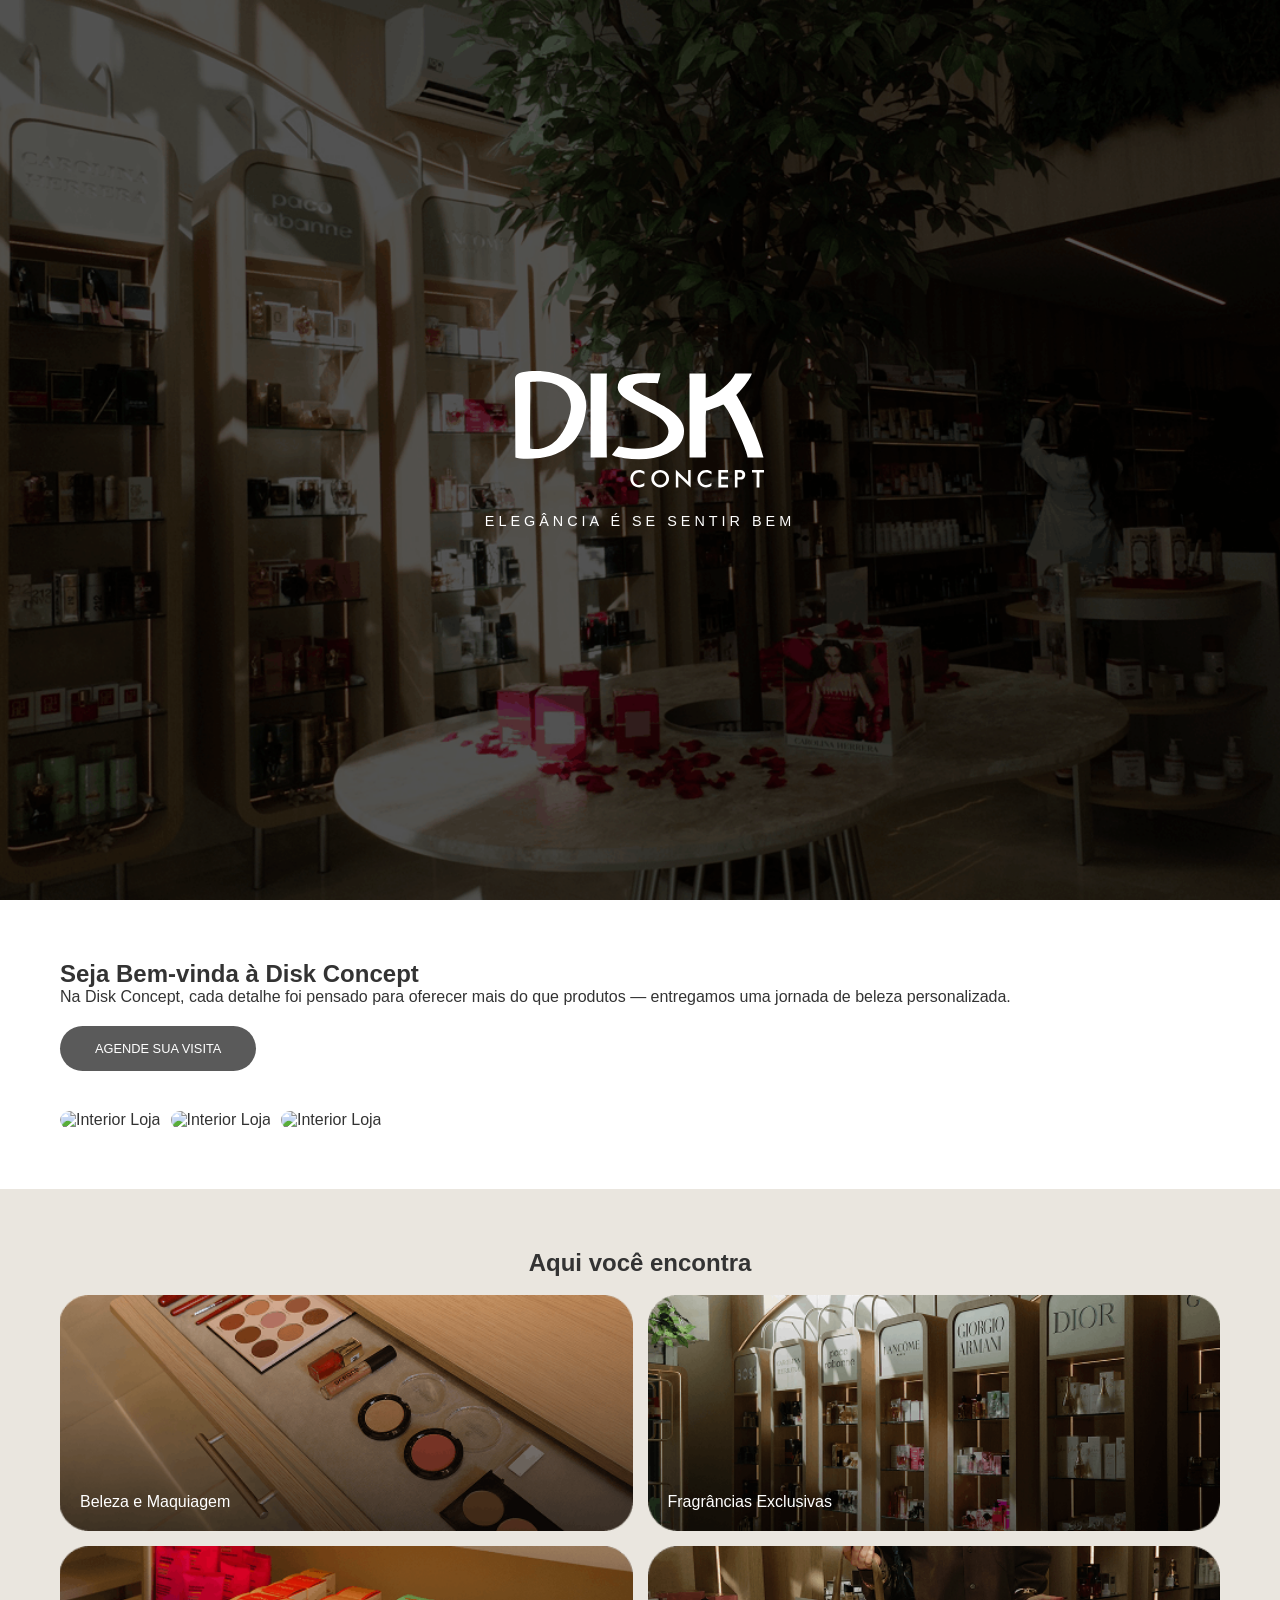
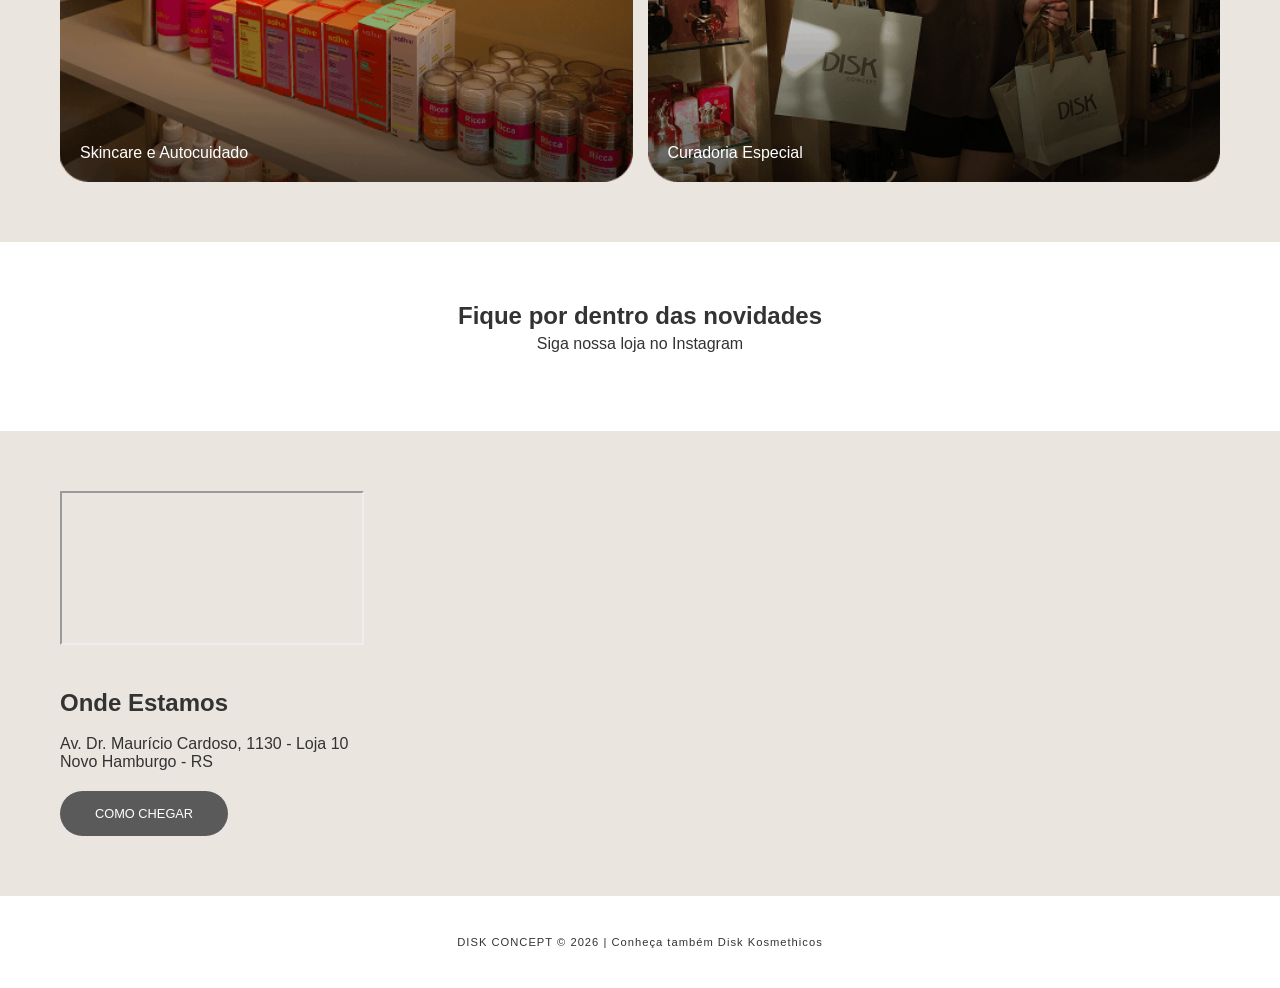
==== index.html @ 20867764 "compression" ====
<!DOCTYPE html>
<html lang="pt-BR">
<head>
    <meta charset="UTF-8">
	
    <meta name="viewport" content="width=device-width, initial-scale=1.0">
    <title>Disk Concept | Elegância é se sentir bem</title>
    <link rel="stylesheet" href="style.css">
	<link rel="preconnect" href="https://rsms.me/">
<link rel="stylesheet" href="https://rsms.me/inter/inter.css">
</head>
<body>

    <header class="hero">
        <video class="hero-video" autoplay loop muted playsinline poster="assets/Header.png">
            <source src="assets/PC_header_site_disk-concept.mp4" type="video/mp4">
        </video>
        <div class="hero-overlay"></div>
        
        <div class="hero-content">
            <img src="assets/Logo Disk Concept.svg" alt="Disk Concept Logo" class="main-logo">
            <p class="hero-tagline">Elegância é se sentir bem</p>
        </div>
    </header>

    <main>
        <section class="content-section">
            <div class="container welcome-grid">
                <div class="text-block">
                    <h2>Seja Bem-vinda à Disk Concept</h2>
                    <p>Na Disk Concept, cada detalhe foi pensado para oferecer mais do que produtos — entregamos uma jornada de beleza personalizada.</p>
                    <a href="#" class="btn-primary">Agende sua visita</a>
                </div>
                <div class="carousel-wrapper">
                    <div class="carousel" id="mainCarousel">
                        <div class="carousel-item"><img src="assets/loja-1.jpg" alt="Interior Loja"></div>
                        <div class="carousel-item"><img src="assets/loja-2.jpg" alt="Interior Loja"></div>
                        <div class="carousel-item"><img src="assets/loja-3.jpg" alt="Interior Loja"></div>
                    </div>
                </div>
            </div>
        </section>

        <section class="content-section">
            <div class="container text-center">
                <h2 class="section-title">Aqui você encontra</h2><br />
                <div class="categories-grid">
                    <div class="category-card">
                        <img src="assets/Frame 2.png" alt="Maquiagem">
                        <span>Beleza e Maquiagem</span>
                    </div>
                    <div class="category-card">
                        <img src="assets/Frame 4.png" alt="Fragrâncias">
                        <span>Fragrâncias Exclusivas</span>
                    </div>
                    <div class="category-card">
                        <img src="assets/Frame 3.png" alt="Skincare">
                        <span>Skincare e Autocuidado</span>
                    </div>
                    <div class="category-card">
                        <img src="assets/Frame 5.png" alt="Presentes">
                        <span>Curadoria Especial</span>
                    </div>
                </div>
            </div>
        </section>

		<section class="content-section">
  		  <div class="container text-center">
     	  	<h2 class="section-title" style="margin-bottom: 5px;">Fique por dentro das novidades</h2>
      		  <p class="insta-subtitle" font: "Inter" text-transform: "uppercase">Siga nossa loja no Instagram</p><br/>

<!-- Elfsight Instagram Feed | Untitled Instagram Feed -->
<script src="https://elfsightcdn.com/platform.js" async></script>
<div class="elfsight-app-85dfb9cf-fa0b-4a43-8c3a-f51d05c51534" data-elfsight-app-lazy></div>
    </div>
</section>
		
        <section class="content-section">
            <div class="container location-grid">
                <div class="map-box">
                    <iframe src="https://www.google.com/maps/embed?pb=..." allowfullscreen="" loading="lazy"></iframe>
                </div>
                <div class="info-box">
                    <h2>Onde Estamos</h2><br />
                    <p>Av. Dr. Maurício Cardoso, 1130 - Loja 10<br>Novo Hamburgo - RS</p>
                    <a href="#" class="btn-primary">Como chegar</a>
                </div>
            </div>
        </section>
    </main>

    <footer class="main-footer">
        <p>DISK CONCEPT © 2026 | Conheça também Disk Kosmethicos</p>
    </footer>

    <script src="main.js"></script>
</body>
</html>
---- style.css ----
/* VARIÁVEIS DE CORES */
:root {
    --color-sand: #EAE6DF;
    --color-white: #FFFFFF;
    --color-text: #333333;
    --color-accent: #5A5A5A;
}

:root {
  font-family: Inter, sans-serif;
  font-feature-settings: 'liga' 1, 'calt' 1; /* fix for Chrome */
}
@supports (font-variation-settings: normal) {
  :root { font-family: InterVariable, sans-serif; }
}

/* RESET BÁSICO */
* { margin: 0; padding: 0; box-sizing: border-box; }
body { font-family: Inter, Arial, sans-serif; font-feature-settings: 'liga' 1, 'calt' 1; color: var(--color-text); background: var(--color-white); }

/* LÓGICA DE INTERCALAR CORES */
section.content-section:nth-of-type(odd) { background-color: var(--color-white); }
section.content-section:nth-of-type(even) { background-color: var(--color-sand); }

/* LAYOUT */
.container { max-width: 1200px; margin: 0 auto; padding: 60px 20px; }
.text-center { text-align: center; }

/* HERO */
.hero { position: relative; height: 100vh; display: flex; align-items: center; justify-content: center; overflow: hidden; color: white; }

.hero-content {
    display: flex;
    flex-direction: column;
    align-items: center;
    justify-content: center;
    text-align: center;
    gap: 25px; /* Espaço entre o logo e o texto */
    z-index: 1; /* Garante que fique acima da camada escura do vídeo */
}
.hero-video { position: absolute; width: 100%; height: 100%; object-fit: cover; z-index: -2; }

.hero-overlay { position: absolute; width: 100%; height: 100%; background: rgba(0,0,0,0.3); z-index: -1; }

.hero-tagline { letter-spacing: 4px; font: Inter; text-transform: uppercase; font-size: 0.9rem; }


/* Atualize o grid das categorias */
.categories-grid { 
    display: grid; 
    grid-template-columns: 1fr;
    gap: 15px; 
    width: 100%;
}

@media (min-width: 768px) {
    .categories-grid { grid-template-columns: repeat(2, 2fr); }
}

/* Regras do Card e do Texto por cima da imagem */
.category-card {
    position: relative;
    border-radius: 10px;
    overflow: hidden;
}

.category-card img {
    width: 100%;
    height: 100%;
    object-fit: cover;
    display: block;
}

.category-card span {
    position: absolute;
    bottom: 20px;
    left: 20px;
    color: #FFFFFF;
    font-size: 1rem;
    font-weight: 500;
    z-index: 2;
}

/* GRIDS RESPONSIVOS (Mobile First) */
.welcome-grid, .location-grid { display: grid; gap: 40px; }

@media (min-width: 768px)
    .welcome-grid, .location-grid { grid-template-columns: 1fr 1fr; align-items: center;
}

/* CARROSSEL SIMPLES */
.carousel-wrapper { overflow: hidden; border-radius: 10px; }
.carousel { display: flex; gap: 10px; cursor: grab; }
.carousel-item img { width: 300px; height: 400px; object-fit: cover; border-radius: 10px; }

/* BOTÕES */
.btn-primary { 
    display: inline-block; padding: 15px 35px; background: var(--color-accent); 
    color: white; text-decoration: none; border-radius: 50px; 
    text-transform: uppercase; font-size: 0.8rem; margin-top: 20px;
}

.main-footer { padding: 40px; text-align: center; font-size: 0.7rem; letter-spacing: 1px; }
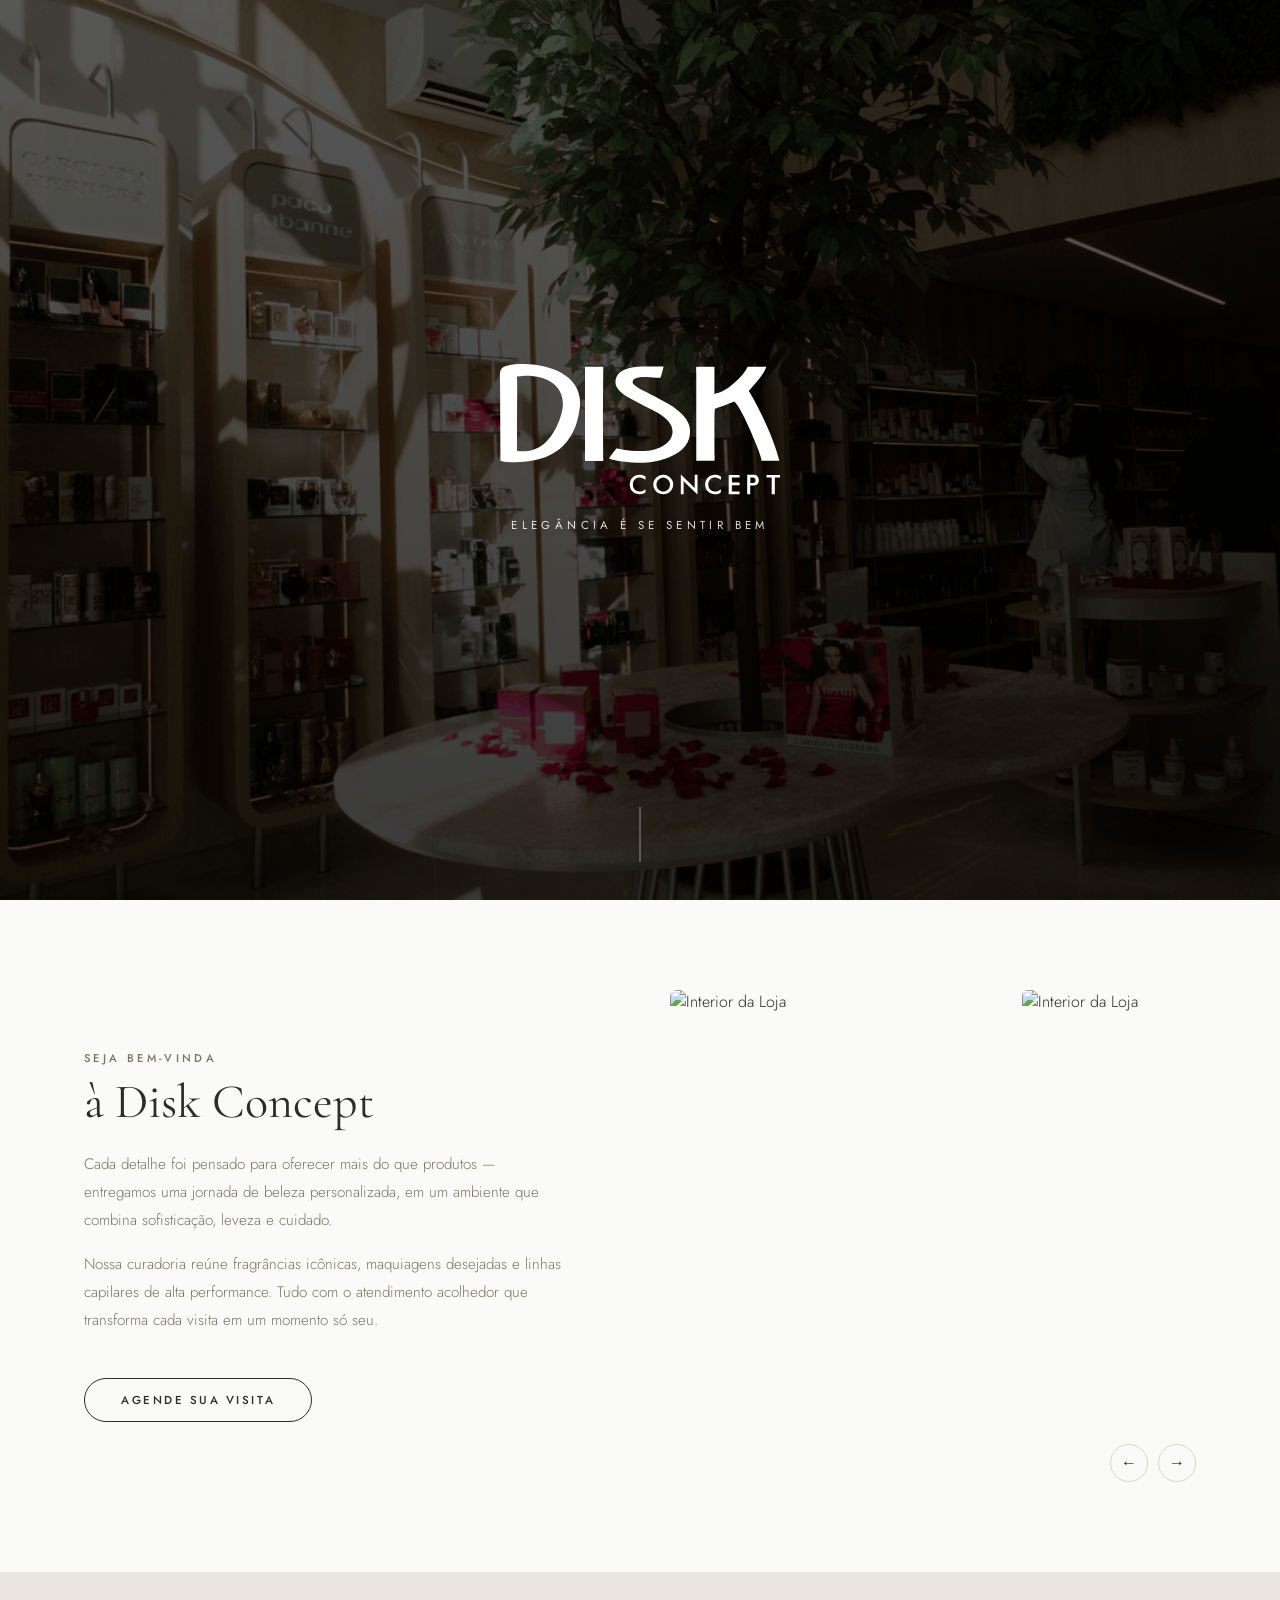
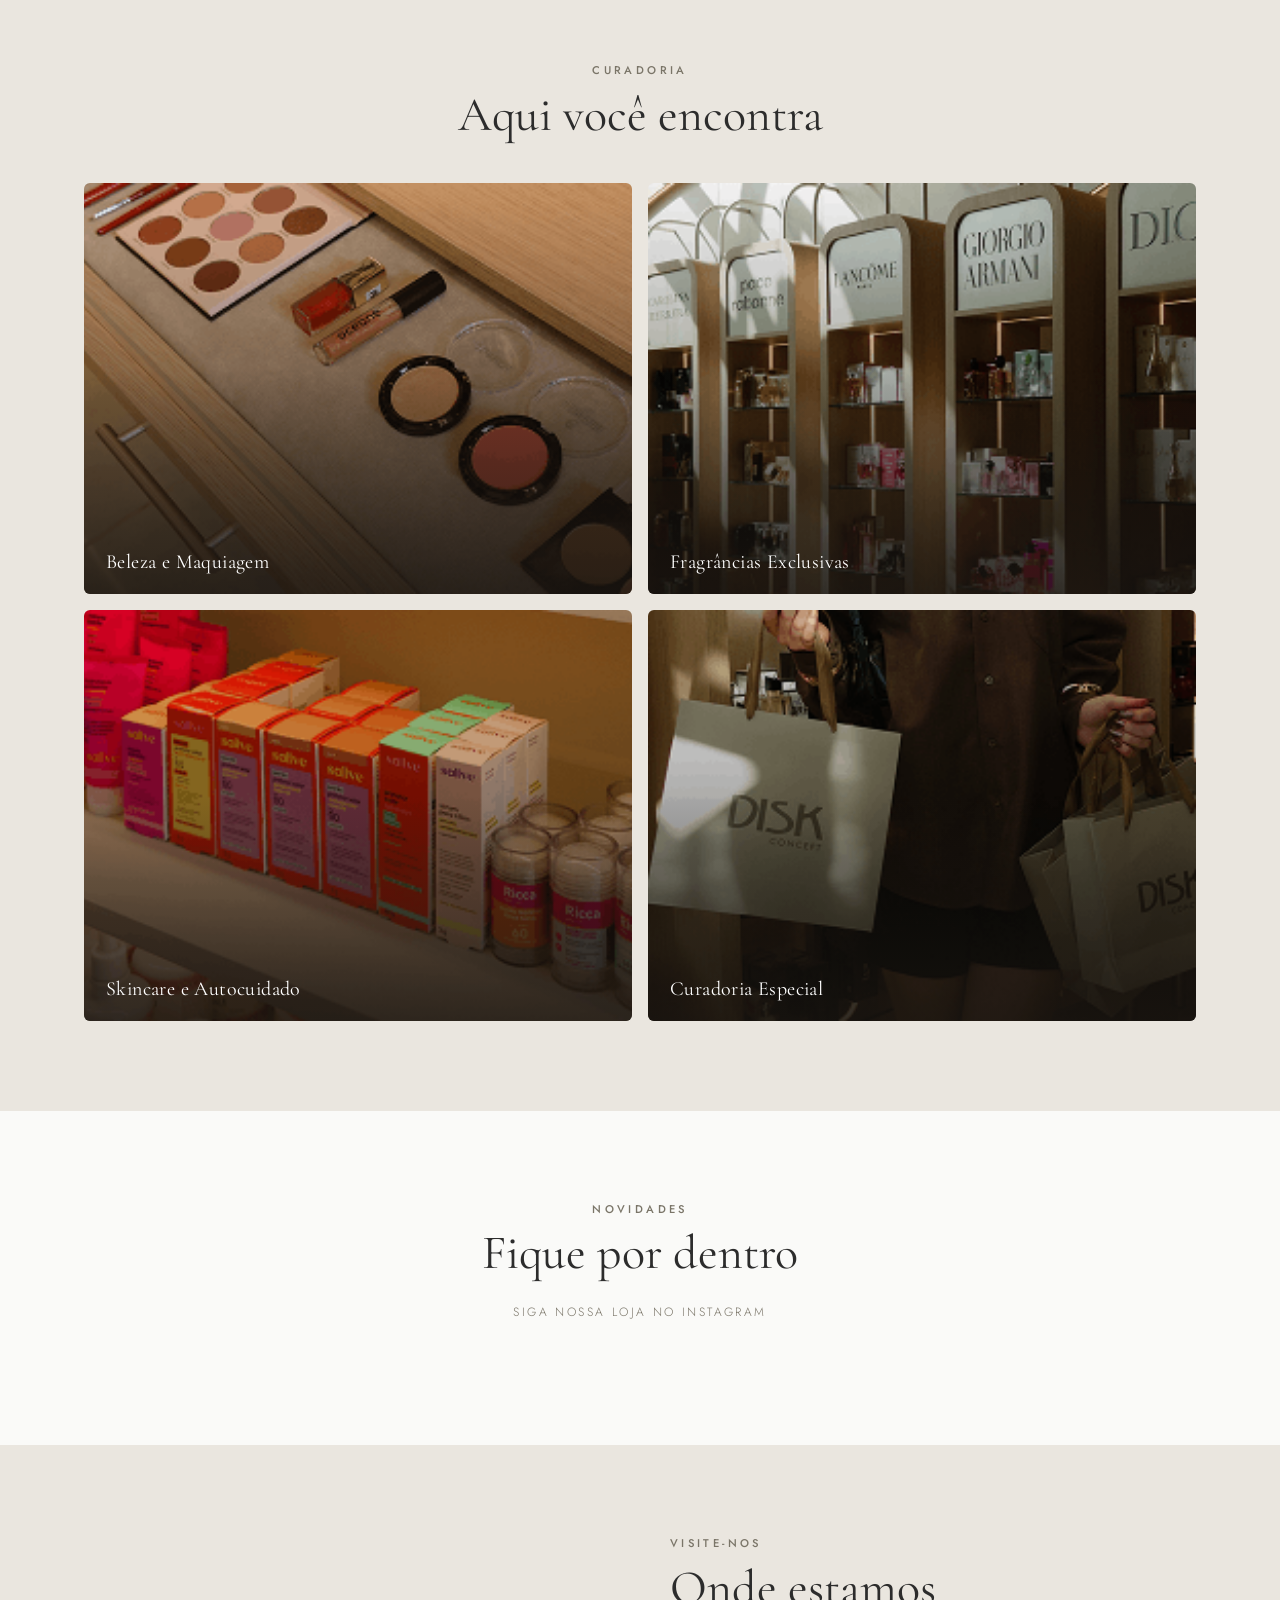
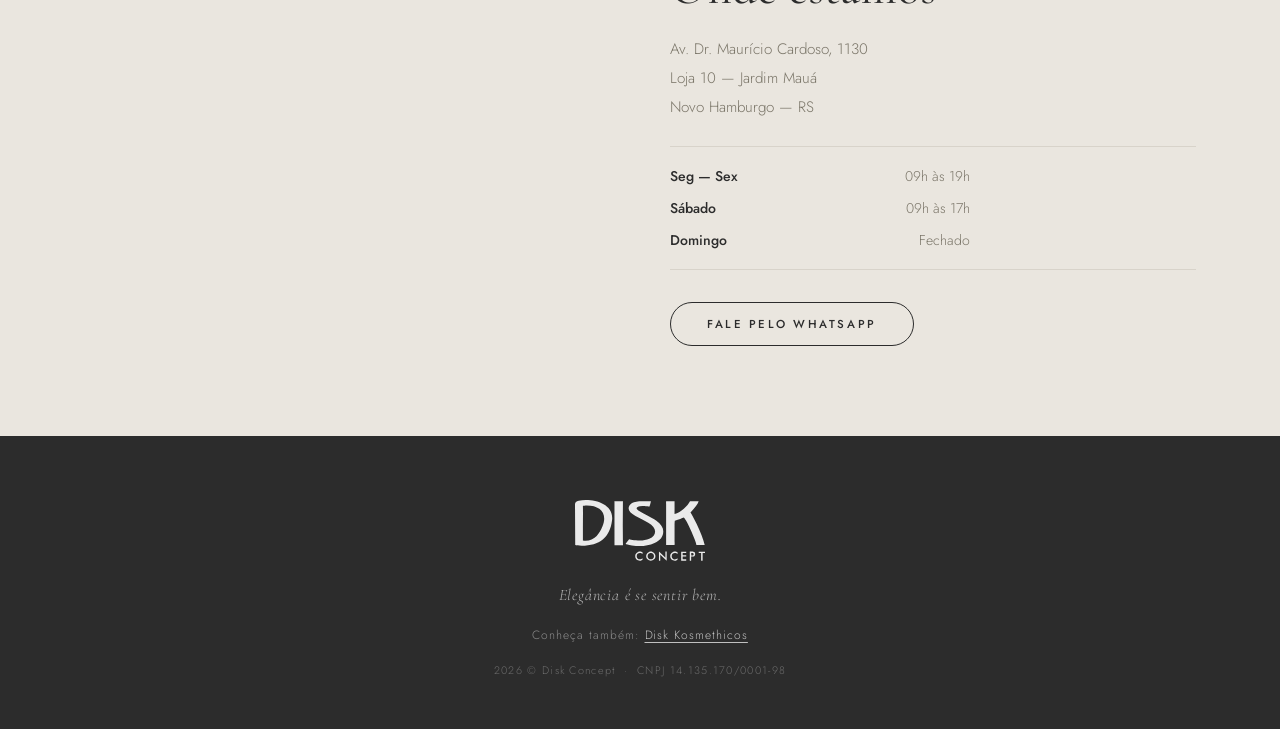
==== commit f878276b: "refinamentos do claude" ====
--- a/index.html
+++ b/index.html
@@ -1,99 +1,138 @@
 <!DOCTYPE html>
 <html lang="pt-BR">
 <head>
-    <meta charset="UTF-8">
-	
-    <meta name="viewport" content="width=device-width, initial-scale=1.0">
-    <title>Disk Concept | Elegância é se sentir bem</title>
-    <link rel="stylesheet" href="style.css">
-	<link rel="preconnect" href="https://rsms.me/">
-<link rel="stylesheet" href="https://rsms.me/inter/inter.css">
+  <meta charset="UTF-8">
+  <meta name="viewport" content="width=device-width, initial-scale=1.0">
+  <title>Disk Concept | Elegância é se sentir bem</title>
+  <link rel="stylesheet" href="style.css">
+  <link rel="preconnect" href="https://fonts.googleapis.com">
+  <link rel="preconnect" href="https://fonts.gstatic.com" crossorigin>
+  <link href="https://fonts.googleapis.com/css2?family=Cormorant+Garamond:ital,wght@0,300;0,400;0,500;1,300;1,400&family=Jost:wght@300;400;500&display=swap" rel="stylesheet">
 </head>
 <body>
 
-    <header class="hero">
-        <video class="hero-video" autoplay loop muted playsinline poster="assets/Header.png">
-            <source src="assets/PC_header_site_disk-concept.mp4" type="video/mp4">
-        </video>
-        <div class="hero-overlay"></div>
-        
-        <div class="hero-content">
-            <img src="assets/Logo Disk Concept.svg" alt="Disk Concept Logo" class="main-logo">
-            <p class="hero-tagline">Elegância é se sentir bem</p>
+  <!-- HERO -->
+  <header class="hero">
+    <video class="hero-video" autoplay loop muted playsinline poster="assets/Header.png">
+      <source src="assets/PC_header_site_disk-concept.mp4" type="video/mp4">
+    </video>
+    <div class="hero-overlay"></div>
+    <div class="hero-content">
+      <img src="assets/Logo Disk Concept.svg" alt="Disk Concept" class="main-logo">
+      <p class="hero-tagline">Elegância é se sentir bem</p>
+    </div>
+    <a href="#welcome" class="scroll-down" aria-label="Rolar para baixo">
+      <span class="scroll-line"></span>
+    </a>
+  </header>
+
+  <main>
+
+    <!-- SEJA BEM-VINDA -->
+    <section class="section" id="welcome">
+      <div class="container welcome-grid">
+        <div class="text-block reveal">
+          <span class="eyebrow">Seja bem-vinda</span>
+          <h2>à Disk Concept</h2>
+          <p>Cada detalhe foi pensado para oferecer mais do que produtos — entregamos uma jornada de beleza personalizada, em um ambiente que combina sofisticação, leveza e cuidado.</p>
+          <p>Nossa curadoria reúne fragrâncias icônicas, maquiagens desejadas e linhas capilares de alta performance. Tudo com o atendimento acolhedor que transforma cada visita em um momento só seu.</p>
+          <a href="https://wa.me/5551996586170" target="_blank" class="btn-outline">Agende sua visita</a>
         </div>
-    </header>
+        <div class="carousel-wrapper reveal">
+          <div class="carousel" id="mainCarousel">
+            <div class="carousel-item"><img src="assets/loja-1.jpg" alt="Interior da Loja"></div>
+            <div class="carousel-item"><img src="assets/loja-2.jpg" alt="Interior da Loja"></div>
+            <div class="carousel-item"><img src="assets/loja-3.jpg" alt="Interior da Loja"></div>
+          </div>
+          <div class="carousel-controls">
+            <button class="carousel-btn" id="prevBtn" aria-label="Anterior">&#8592;</button>
+            <button class="carousel-btn" id="nextBtn" aria-label="Próximo">&#8594;</button>
+          </div>
+        </div>
+      </div>
+    </section>
 
-    <main>
-        <section class="content-section">
-            <div class="container welcome-grid">
-                <div class="text-block">
-                    <h2>Seja Bem-vinda à Disk Concept</h2>
-                    <p>Na Disk Concept, cada detalhe foi pensado para oferecer mais do que produtos — entregamos uma jornada de beleza personalizada.</p>
-                    <a href="#" class="btn-primary">Agende sua visita</a>
-                </div>
-                <div class="carousel-wrapper">
-                    <div class="carousel" id="mainCarousel">
-                        <div class="carousel-item"><img src="assets/loja-1.jpg" alt="Interior Loja"></div>
-                        <div class="carousel-item"><img src="assets/loja-2.jpg" alt="Interior Loja"></div>
-                        <div class="carousel-item"><img src="assets/loja-3.jpg" alt="Interior Loja"></div>
-                    </div>
-                </div>
-            </div>
-        </section>
+    <!-- AQUI VOCÊ ENCONTRA -->
+    <section class="section section--sand">
+      <div class="container text-center">
+        <span class="eyebrow reveal">Curadoria</span>
+        <h2 class="reveal">Aqui você encontra</h2>
+        <div class="categories-grid">
+          <div class="category-card reveal">
+            <img src="assets/Frame 2.png" alt="Beleza e Maquiagem">
+            <div class="card-overlay"></div>
+            <span>Beleza e Maquiagem</span>
+          </div>
+          <div class="category-card reveal">
+            <img src="assets/Frame 4.png" alt="Fragrâncias Exclusivas">
+            <div class="card-overlay"></div>
+            <span>Fragrâncias Exclusivas</span>
+          </div>
+          <div class="category-card reveal">
+            <img src="assets/Frame 3.png" alt="Skincare e Autocuidado">
+            <div class="card-overlay"></div>
+            <span>Skincare e Autocuidado</span>
+          </div>
+          <div class="category-card reveal">
+            <img src="assets/Frame 5.png" alt="Curadoria Especial">
+            <div class="card-overlay"></div>
+            <span>Curadoria Especial</span>
+          </div>
+        </div>
+      </div>
+    </section>
 
-        <section class="content-section">
-            <div class="container text-center">
-                <h2 class="section-title">Aqui você encontra</h2><br />
-                <div class="categories-grid">
-                    <div class="category-card">
-                        <img src="assets/Frame 2.png" alt="Maquiagem">
-                        <span>Beleza e Maquiagem</span>
-                    </div>
-                    <div class="category-card">
-                        <img src="assets/Frame 4.png" alt="Fragrâncias">
-                        <span>Fragrâncias Exclusivas</span>
-                    </div>
-                    <div class="category-card">
-                        <img src="assets/Frame 3.png" alt="Skincare">
-                        <span>Skincare e Autocuidado</span>
-                    </div>
-                    <div class="category-card">
-                        <img src="assets/Frame 5.png" alt="Presentes">
-                        <span>Curadoria Especial</span>
-                    </div>
-                </div>
-            </div>
-        </section>
+    <!-- INSTAGRAM -->
+    <section class="section">
+      <div class="container text-center">
+        <span class="eyebrow reveal">Novidades</span>
+        <h2 class="reveal">Fique por dentro</h2>
+        <p class="insta-subtitle reveal">Siga nossa loja no Instagram</p>
+        <div class="reveal">
+          <script src="https://elfsightcdn.com/platform.js" async></script>
+          <div class="elfsight-app-85dfb9cf-fa0b-4a43-8c3a-f51d05c51534" data-elfsight-app-lazy></div>
+        </div>
+      </div>
+    </section>
 
-		<section class="content-section">
-  		  <div class="container text-center">
-     	  	<h2 class="section-title" style="margin-bottom: 5px;">Fique por dentro das novidades</h2>
-      		  <p class="insta-subtitle" font: "Inter" text-transform: "uppercase">Siga nossa loja no Instagram</p><br/>
+    <!-- ONDE ESTAMOS -->
+    <section class="section section--sand">
+      <div class="container location-grid">
+        <div class="map-box reveal">
+          <iframe
+            src="https://www.google.com/maps/embed?pb=!1m18!1m12!1m3!1d3461.0!2d-51.1297!3d-29.6783!2m3!1f0!2f0!3f0!3m2!1i1024!2i768!4f13.1!3m3!1m2!1s0x0%3A0x0!2zMjnCsDQwJzQxLjkiUyA1McKwMDcnNDYuOSJX!5e0!3m2!1spt-BR!2sbr!4v1680000000000"
+            allowfullscreen loading="lazy" referrerpolicy="no-referrer-when-downgrade"
+            title="Localização Disk Concept">
+          </iframe>
+        </div>
+        <div class="info-box reveal">
+          <span class="eyebrow">Visite-nos</span>
+          <h2>Onde estamos</h2>
+          <address>
+            <p>Av. Dr. Maurício Cardoso, 1130<br>Loja 10 — Jardim Mauá<br>Novo Hamburgo — RS</p>
+          </address>
+          <div class="hours">
+            <p><span>Seg — Sex</span> 09h às 19h</p>
+            <p><span>Sábado</span> 09h às 17h</p>
+            <p><span>Domingo</span> Fechado</p>
+          </div>
+          <a href="https://wa.me/5551996586170" target="_blank" class="btn-outline">
+            Fale pelo WhatsApp
+          </a>
+        </div>
+      </div>
+    </section>
 
-<!-- Elfsight Instagram Feed | Untitled Instagram Feed -->
-<script src="https://elfsightcdn.com/platform.js" async></script>
-<div class="elfsight-app-85dfb9cf-fa0b-4a43-8c3a-f51d05c51534" data-elfsight-app-lazy></div>
-    </div>
-</section>
-		
-        <section class="content-section">
-            <div class="container location-grid">
-                <div class="map-box">
-                    <iframe src="https://www.google.com/maps/embed?pb=..." allowfullscreen="" loading="lazy"></iframe>
-                </div>
-                <div class="info-box">
-                    <h2>Onde Estamos</h2><br />
-                    <p>Av. Dr. Maurício Cardoso, 1130 - Loja 10<br>Novo Hamburgo - RS</p>
-                    <a href="#" class="btn-primary">Como chegar</a>
-                </div>
-            </div>
-        </section>
-    </main>
+  </main>
 
-    <footer class="main-footer">
-        <p>DISK CONCEPT © 2026 | Conheça também Disk Kosmethicos</p>
-    </footer>
+  <!-- FOOTER -->
+  <footer class="main-footer">
+    <img src="assets/Logo Disk Concept.svg" alt="Disk Concept" class="footer-logo">
+    <p class="footer-tagline">Elegância é se sentir bem.</p>
+    <p class="footer-link">Conheça também: <a href="https://www.lojadisk.com.br/" target="_blank">Disk Kosmethicos</a></p>
+    <p class="footer-copy">2026 © Disk Concept &nbsp;·&nbsp; CNPJ 14.135.170/0001-98</p>
+  </footer>
 
-    <script src="main.js"></script>
+  <script src="main.js"></script>
 </body>
-</html>
+</html>
--- a/style.css
+++ b/style.css
@@ -1,103 +1,463 @@
-/* VARIÁVEIS DE CORES */
+/* ============================================================
+   DISK CONCEPT — Stylesheet
+   Paleta: areia #EAE6DF · branco #FAFAF8 · escuro #2C2C2C
+   Tipografia: Cormorant Garamond (títulos) + Jost (corpo)
+   ============================================================ */
+
+/* VARIÁVEIS */
 :root {
-    --color-sand: #EAE6DF;
-    --color-white: #FFFFFF;
-    --color-text: #333333;
-    --color-accent: #5A5A5A;
-}
-
-:root {
-  font-family: Inter, sans-serif;
-  font-feature-settings: 'liga' 1, 'calt' 1; /* fix for Chrome */
-}
-@supports (font-variation-settings: normal) {
-  :root { font-family: InterVariable, sans-serif; }
-}
-
-/* RESET BÁSICO */
-* { margin: 0; padding: 0; box-sizing: border-box; }
-body { font-family: Inter, Arial, sans-serif; font-feature-settings: 'liga' 1, 'calt' 1; color: var(--color-text); background: var(--color-white); }
-
-/* LÓGICA DE INTERCALAR CORES */
-section.content-section:nth-of-type(odd) { background-color: var(--color-white); }
-section.content-section:nth-of-type(even) { background-color: var(--color-sand); }
+  --sand: #EAE6DF;
+  --sand-dark: #D8D3CA;
+  --white: #FAFAF8;
+  --dark: #2C2C2C;
+  --mid: #7A7568;
+  --accent: #5A5147;
+  --radius: 6px;
+  --transition: 0.4s cubic-bezier(0.25, 0.46, 0.45, 0.94);
+}
+
+/* RESET */
+*, *::before, *::after { margin: 0; padding: 0; box-sizing: border-box; }
+html { scroll-behavior: smooth; }
+
+body {
+  font-family: 'Jost', sans-serif;
+  font-weight: 300;
+  color: var(--dark);
+  background: var(--white);
+  -webkit-font-smoothing: antialiased;
+}
+
+/* TIPOGRAFIA */
+h1, h2, h3 {
+  font-family: 'Cormorant Garamond', serif;
+  font-weight: 400;
+  line-height: 1.15;
+}
+
+h2 {
+  font-size: clamp(2rem, 4vw, 3rem);
+  margin-bottom: 1.2rem;
+}
+
+p {
+  font-size: 0.95rem;
+  line-height: 1.85;
+  color: var(--mid);
+  margin-bottom: 1rem;
+}
+
+.eyebrow {
+  display: block;
+  font-family: 'Jost', sans-serif;
+  font-size: 0.7rem;
+  font-weight: 500;
+  letter-spacing: 0.3em;
+  text-transform: uppercase;
+  color: var(--mid);
+  margin-bottom: 0.6rem;
+}
 
 /* LAYOUT */
-.container { max-width: 1200px; margin: 0 auto; padding: 60px 20px; }
+.container {
+  max-width: 1160px;
+  margin: 0 auto;
+  padding: 90px 24px;
+}
+
 .text-center { text-align: center; }
 
-/* HERO */
-.hero { position: relative; height: 100vh; display: flex; align-items: center; justify-content: center; overflow: hidden; color: white; }
+.section { background: var(--white); }
+.section--sand { background: var(--sand); }
+
+/* ============================================================
+   HERO
+   ============================================================ */
+.hero {
+  position: relative;
+  height: 100svh;
+  min-height: 600px;
+  display: flex;
+  flex-direction: column;
+  align-items: center;
+  justify-content: center;
+  overflow: hidden;
+  color: #fff;
+}
+
+.hero-video {
+  position: absolute;
+  inset: 0;
+  width: 100%;
+  height: 100%;
+  object-fit: cover;
+  z-index: 0;
+}
+
+.hero-overlay {
+  position: absolute;
+  inset: 0;
+  background: linear-gradient(to bottom, rgba(0,0,0,0.25) 0%, rgba(0,0,0,0.5) 100%);
+  z-index: 1;
+}
 
 .hero-content {
-    display: flex;
-    flex-direction: column;
-    align-items: center;
-    justify-content: center;
-    text-align: center;
-    gap: 25px; /* Espaço entre o logo e o texto */
-    z-index: 1; /* Garante que fique acima da camada escura do vídeo */
-}
-.hero-video { position: absolute; width: 100%; height: 100%; object-fit: cover; z-index: -2; }
-
-.hero-overlay { position: absolute; width: 100%; height: 100%; background: rgba(0,0,0,0.3); z-index: -1; }
-
-.hero-tagline { letter-spacing: 4px; font: Inter; text-transform: uppercase; font-size: 0.9rem; }
-
-
-/* Atualize o grid das categorias */
-.categories-grid { 
-    display: grid; 
-    grid-template-columns: 1fr;
-    gap: 15px; 
-    width: 100%;
-}
-
-@media (min-width: 768px) {
-    .categories-grid { grid-template-columns: repeat(2, 2fr); }
-}
-
-/* Regras do Card e do Texto por cima da imagem */
+  position: relative;
+  z-index: 2;
+  display: flex;
+  flex-direction: column;
+  align-items: center;
+  gap: 20px;
+  text-align: center;
+  padding: 0 20px;
+}
+
+.main-logo {
+  width: min(280px, 55vw);
+  filter: brightness(0) invert(1);
+}
+
+.hero-tagline {
+  font-family: 'Jost', sans-serif;
+  font-size: 0.72rem;
+  font-weight: 400;
+  letter-spacing: 0.38em;
+  text-transform: uppercase;
+  color: rgba(255,255,255,0.85);
+  margin: 0;
+}
+
+/* Seta de scroll */
+.scroll-down {
+  position: absolute;
+  bottom: 38px;
+  left: 50%;
+  transform: translateX(-50%);
+  z-index: 2;
+  display: flex;
+  flex-direction: column;
+  align-items: center;
+  text-decoration: none;
+}
+
+.scroll-line {
+  display: block;
+  width: 1px;
+  height: 55px;
+  background: rgba(255,255,255,0.5);
+  animation: scrollPulse 2s ease-in-out infinite;
+  transform-origin: top;
+}
+
+@keyframes scrollPulse {
+  0%, 100% { opacity: 0.3; transform: scaleY(0.6); }
+  50% { opacity: 1; transform: scaleY(1); }
+}
+
+/* ============================================================
+   BOTÕES
+   ============================================================ */
+.btn-outline {
+  display: inline-block;
+  margin-top: 28px;
+  padding: 13px 36px;
+  border: 1px solid var(--dark);
+  color: var(--dark);
+  text-decoration: none;
+  font-family: 'Jost', sans-serif;
+  font-size: 0.72rem;
+  font-weight: 500;
+  letter-spacing: 0.22em;
+  text-transform: uppercase;
+  border-radius: 50px;
+  transition: background var(--transition), color var(--transition);
+}
+
+.btn-outline:hover {
+  background: var(--dark);
+  color: var(--white);
+}
+
+/* Botão sobre fundo escuro (footer etc.) */
+.btn-outline--light {
+  border-color: rgba(255,255,255,0.7);
+  color: #fff;
+}
+.btn-outline--light:hover {
+  background: #fff;
+  color: var(--dark);
+}
+
+/* ============================================================
+   SEÇÃO BOAS-VINDAS
+   ============================================================ */
+.welcome-grid {
+  display: grid;
+  gap: 60px;
+  align-items: center;
+}
+
+@media (min-width: 900px) {
+  .welcome-grid { grid-template-columns: 1fr 1fr; }
+}
+
+.text-block p { max-width: 480px; }
+
+/* ============================================================
+   CARROSSEL
+   ============================================================ */
+.carousel-wrapper {
+  position: relative;
+  border-radius: var(--radius);
+  overflow: hidden;
+}
+
+.carousel {
+  display: flex;
+  gap: 12px;
+  overflow-x: auto;
+  scroll-snap-type: x mandatory;
+  -webkit-overflow-scrolling: touch;
+  scrollbar-width: none;
+  cursor: grab;
+}
+
+.carousel::-webkit-scrollbar { display: none; }
+.carousel.active { cursor: grabbing; }
+
+.carousel-item {
+  flex: 0 0 auto;
+  scroll-snap-align: start;
+}
+
+.carousel-item img {
+  width: clamp(240px, 45vw, 340px);
+  height: clamp(300px, 55vw, 440px);
+  object-fit: cover;
+  border-radius: var(--radius);
+  display: block;
+}
+
+.carousel-controls {
+  display: flex;
+  gap: 10px;
+  margin-top: 14px;
+  justify-content: flex-end;
+}
+
+.carousel-btn {
+  width: 38px;
+  height: 38px;
+  border: 1px solid var(--sand-dark);
+  background: transparent;
+  border-radius: 50%;
+  cursor: pointer;
+  font-size: 1rem;
+  color: var(--dark);
+  display: flex;
+  align-items: center;
+  justify-content: center;
+  transition: background var(--transition), color var(--transition);
+}
+
+.carousel-btn:hover {
+  background: var(--dark);
+  color: #fff;
+  border-color: var(--dark);
+}
+
+/* ============================================================
+   CATEGORIAS
+   ============================================================ */
+.categories-grid {
+  display: grid;
+  gap: 16px;
+  margin-top: 40px;
+}
+
+@media (min-width: 600px) {
+  .categories-grid { grid-template-columns: repeat(2, 1fr); }
+}
+
 .category-card {
-    position: relative;
-    border-radius: 10px;
-    overflow: hidden;
+  position: relative;
+  border-radius: var(--radius);
+  overflow: hidden;
+  aspect-ratio: 4 / 3;
 }
 
 .category-card img {
-    width: 100%;
-    height: 100%;
-    object-fit: cover;
-    display: block;
+  width: 100%;
+  height: 100%;
+  object-fit: cover;
+  display: block;
+  transition: transform 0.6s ease;
+}
+
+.category-card:hover img { transform: scale(1.04); }
+
+.card-overlay {
+  position: absolute;
+  inset: 0;
+  background: linear-gradient(to top, rgba(30,25,20,0.65) 0%, transparent 55%);
 }
 
 .category-card span {
-    position: absolute;
-    bottom: 20px;
-    left: 20px;
-    color: #FFFFFF;
-    font-size: 1rem;
-    font-weight: 500;
-    z-index: 2;
-}
-
-/* GRIDS RESPONSIVOS (Mobile First) */
-.welcome-grid, .location-grid { display: grid; gap: 40px; }
-
-@media (min-width: 768px)
-    .welcome-grid, .location-grid { grid-template-columns: 1fr 1fr; align-items: center;
-}
-
-/* CARROSSEL SIMPLES */
-.carousel-wrapper { overflow: hidden; border-radius: 10px; }
-.carousel { display: flex; gap: 10px; cursor: grab; }
-.carousel-item img { width: 300px; height: 400px; object-fit: cover; border-radius: 10px; }
-
-/* BOTÕES */
-.btn-primary { 
-    display: inline-block; padding: 15px 35px; background: var(--color-accent); 
-    color: white; text-decoration: none; border-radius: 50px; 
-    text-transform: uppercase; font-size: 0.8rem; margin-top: 20px;
-}
-
-.main-footer { padding: 40px; text-align: center; font-size: 0.7rem; letter-spacing: 1px; }+  position: absolute;
+  bottom: 20px;
+  left: 22px;
+  color: #fff;
+  font-family: 'Cormorant Garamond', serif;
+  font-size: 1.25rem;
+  font-weight: 400;
+  z-index: 2;
+  letter-spacing: 0.02em;
+}
+
+/* ============================================================
+   INSTAGRAM
+   ============================================================ */
+.insta-subtitle {
+  font-size: 0.75rem;
+  letter-spacing: 0.2em;
+  text-transform: uppercase;
+  color: var(--mid);
+  margin-bottom: 32px;
+}
+
+/* ============================================================
+   LOCALIZAÇÃO
+   ============================================================ */
+.location-grid {
+  display: grid;
+  gap: 60px;
+  align-items: center;
+}
+
+@media (min-width: 900px) {
+  .location-grid { grid-template-columns: 1fr 1fr; }
+}
+
+.map-box {
+  border-radius: var(--radius);
+  overflow: hidden;
+  aspect-ratio: 4 / 3;
+}
+
+.map-box iframe {
+  width: 100%;
+  height: 100%;
+  border: none;
+  display: block;
+}
+
+.info-box address {
+  font-style: normal;
+  margin-bottom: 24px;
+}
+
+.info-box address p {
+  margin-bottom: 0;
+  line-height: 1.9;
+}
+
+.hours {
+  margin-bottom: 4px;
+  border-top: 1px solid var(--sand-dark);
+  border-bottom: 1px solid var(--sand-dark);
+  padding: 16px 0;
+  margin-top: 8px;
+}
+
+.hours p {
+  display: flex;
+  justify-content: space-between;
+  font-size: 0.88rem;
+  margin-bottom: 6px;
+  color: var(--mid);
+  max-width: 300px;
+}
+
+.hours p:last-child { margin-bottom: 0; }
+
+.hours p span {
+  font-weight: 500;
+  color: var(--dark);
+  min-width: 110px;
+}
+
+/* ============================================================
+   FOOTER
+   ============================================================ */
+.main-footer {
+  background: var(--dark);
+  color: rgba(255,255,255,0.55);
+  text-align: center;
+  padding: 64px 24px 48px;
+  display: flex;
+  flex-direction: column;
+  align-items: center;
+  gap: 14px;
+}
+
+.footer-logo {
+  width: 130px;
+  filter: brightness(0) invert(1);
+  opacity: 0.9;
+  margin-bottom: 6px;
+}
+
+.footer-tagline {
+  font-family: 'Cormorant Garamond', serif;
+  font-size: 1rem;
+  font-style: italic;
+  color: rgba(255,255,255,0.65);
+  letter-spacing: 0.05em;
+  margin: 0;
+}
+
+.footer-link {
+  font-size: 0.75rem;
+  letter-spacing: 0.08em;
+  color: rgba(255,255,255,0.45);
+  margin: 0;
+}
+
+.footer-link a {
+  color: rgba(255,255,255,0.7);
+  text-decoration: underline;
+  text-underline-offset: 3px;
+  transition: color 0.3s;
+}
+
+.footer-link a:hover { color: #fff; }
+
+.footer-copy {
+  font-size: 0.68rem;
+  letter-spacing: 0.12em;
+  color: rgba(255,255,255,0.3);
+  margin: 0;
+}
+
+/* ============================================================
+   REVEAL (animação de entrada)
+   ============================================================ */
+.reveal {
+  opacity: 0;
+  transform: translateY(28px);
+  transition: opacity 0.75s ease, transform 0.75s ease;
+}
+
+.reveal.visible {
+  opacity: 1;
+  transform: translateY(0);
+}
+
+/* ============================================================
+   RESPONSIVO GERAL
+   ============================================================ */
+@media (max-width: 600px) {
+  .container { padding: 64px 20px; }
+  h2 { font-size: 2rem; }
+  .main-logo { width: 200px; }
+}
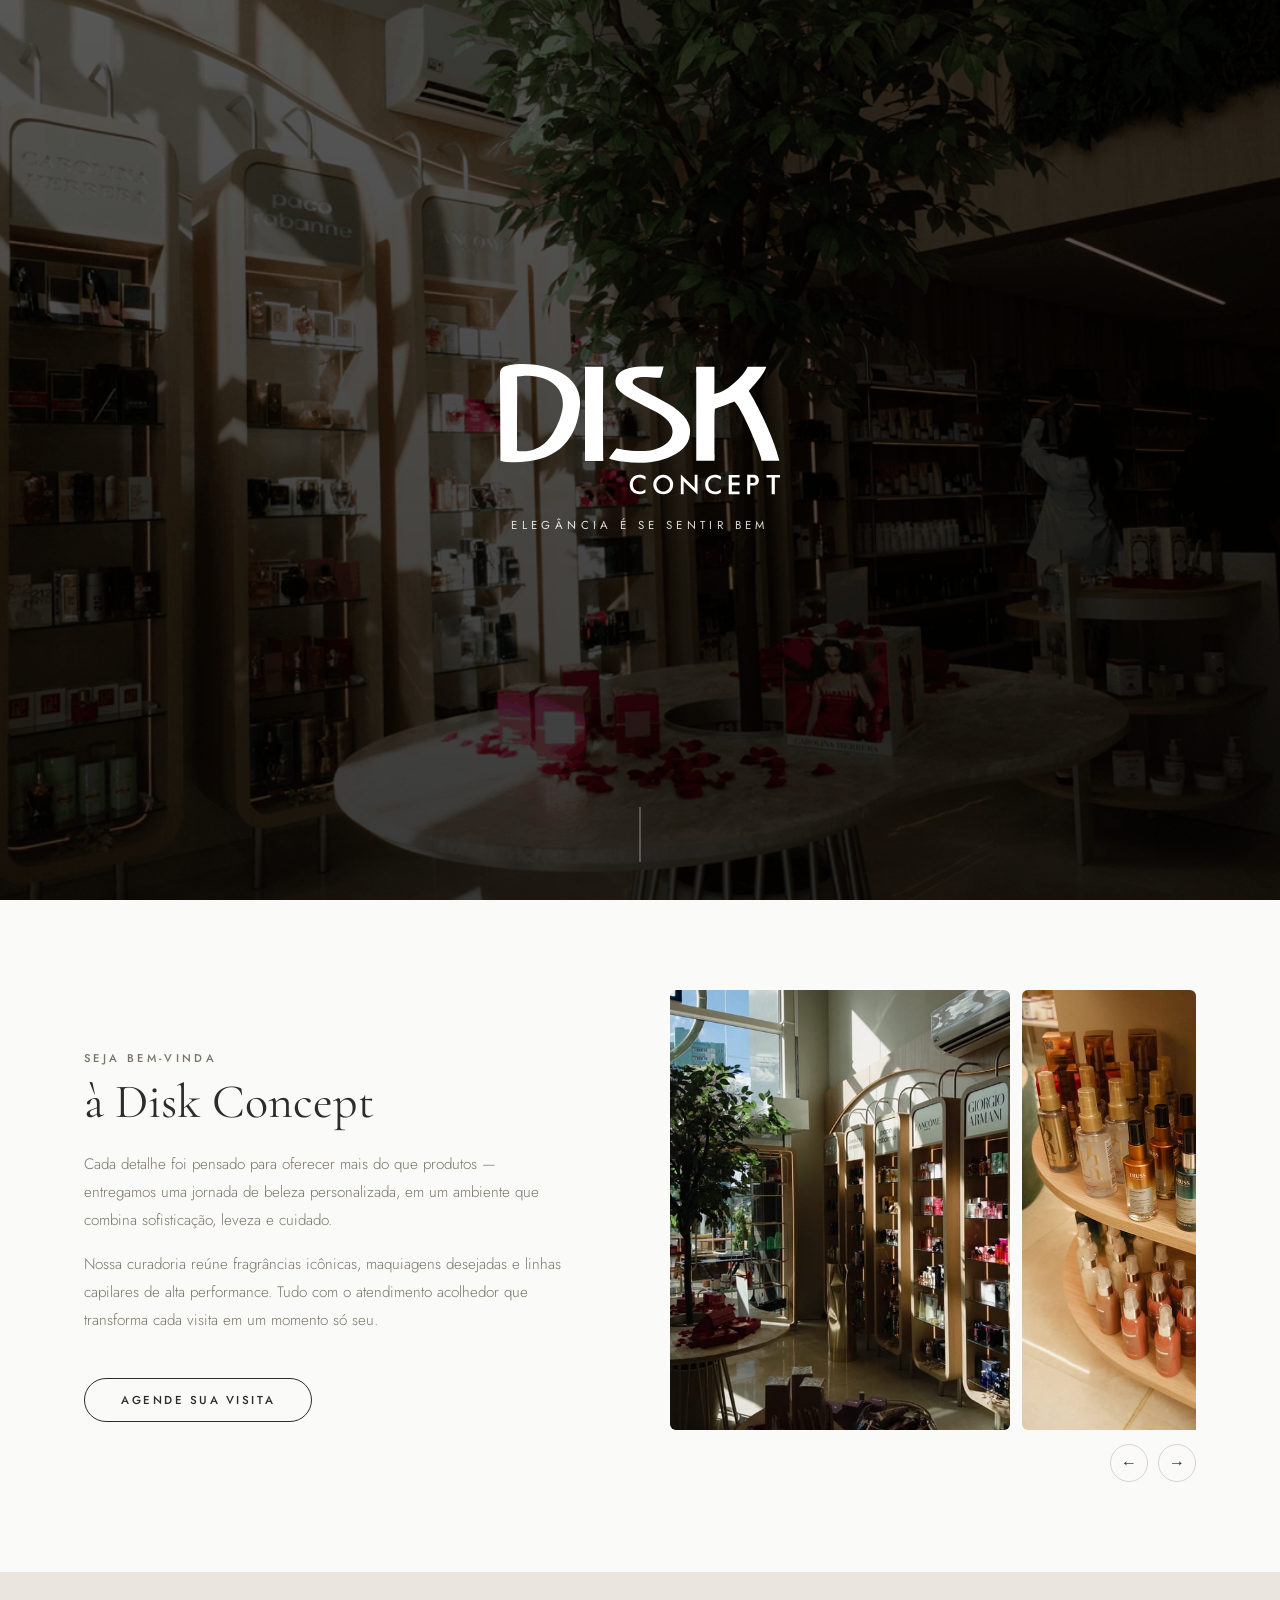
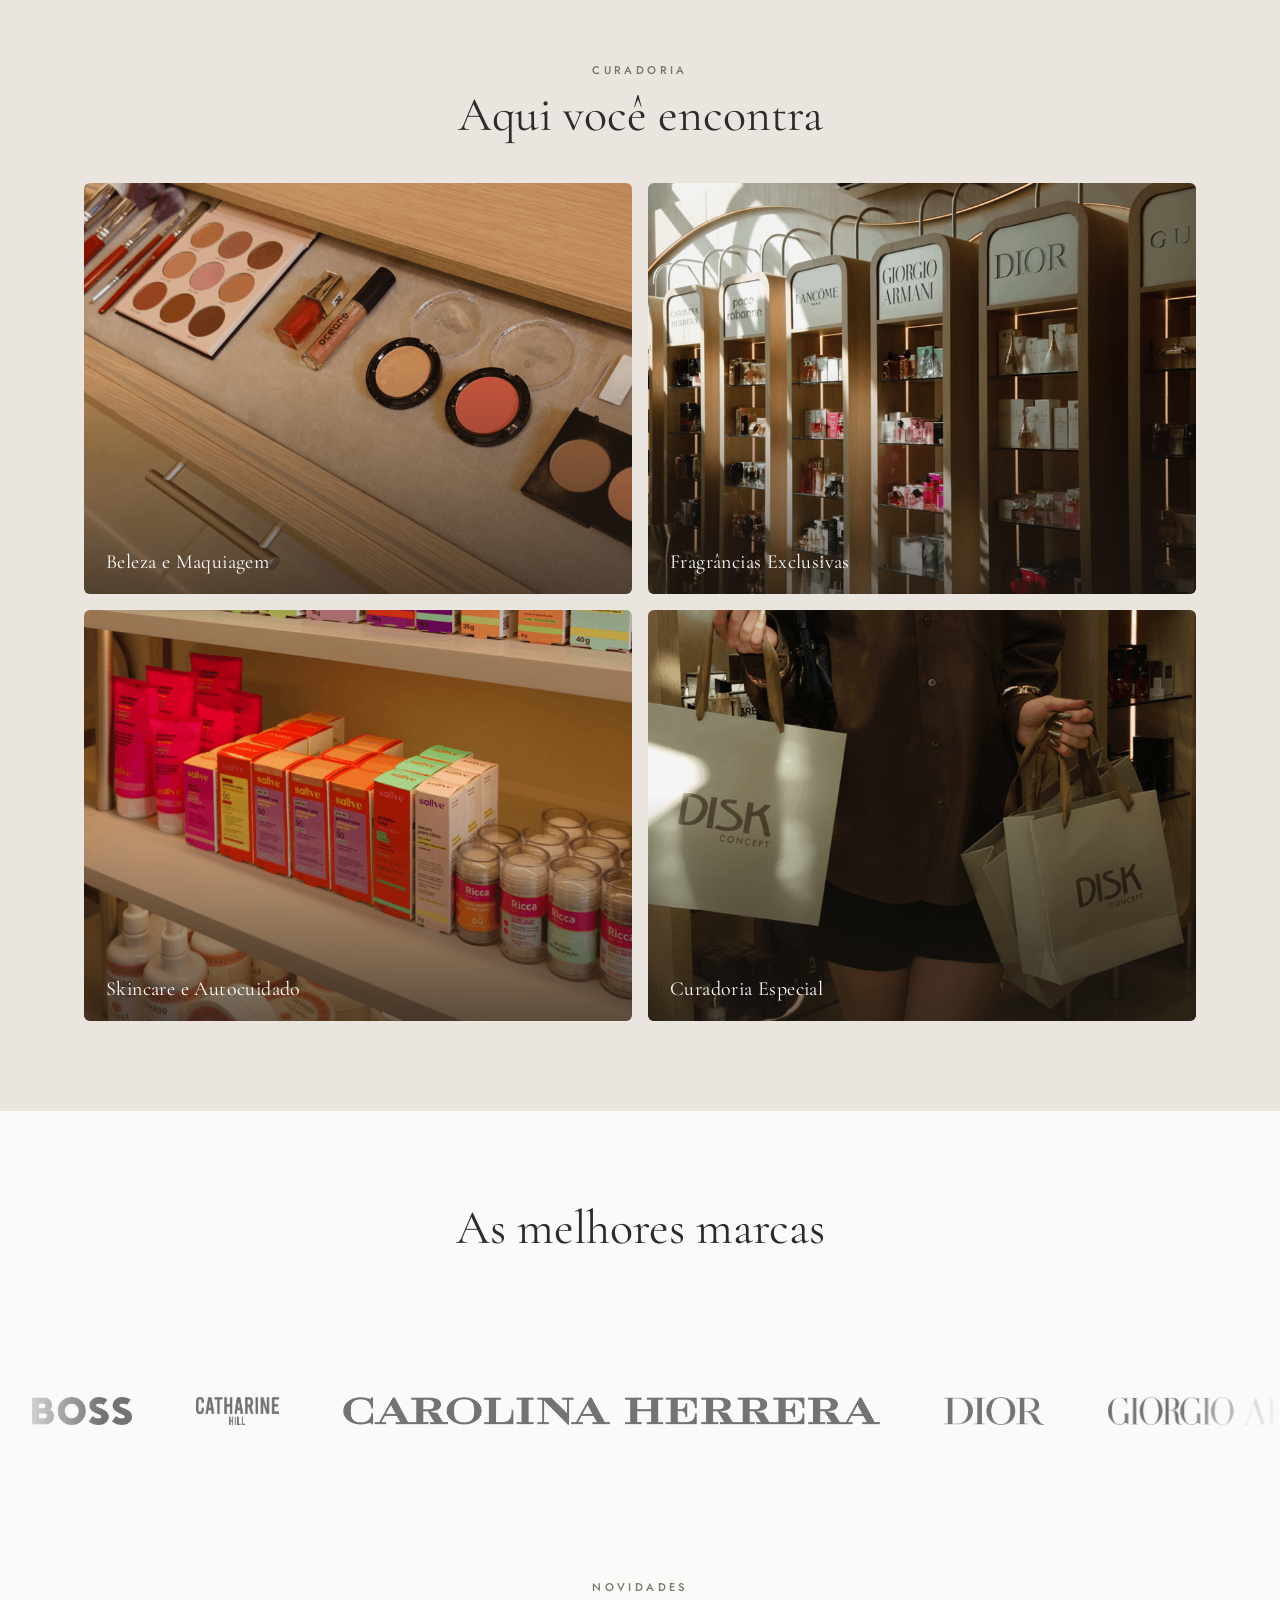
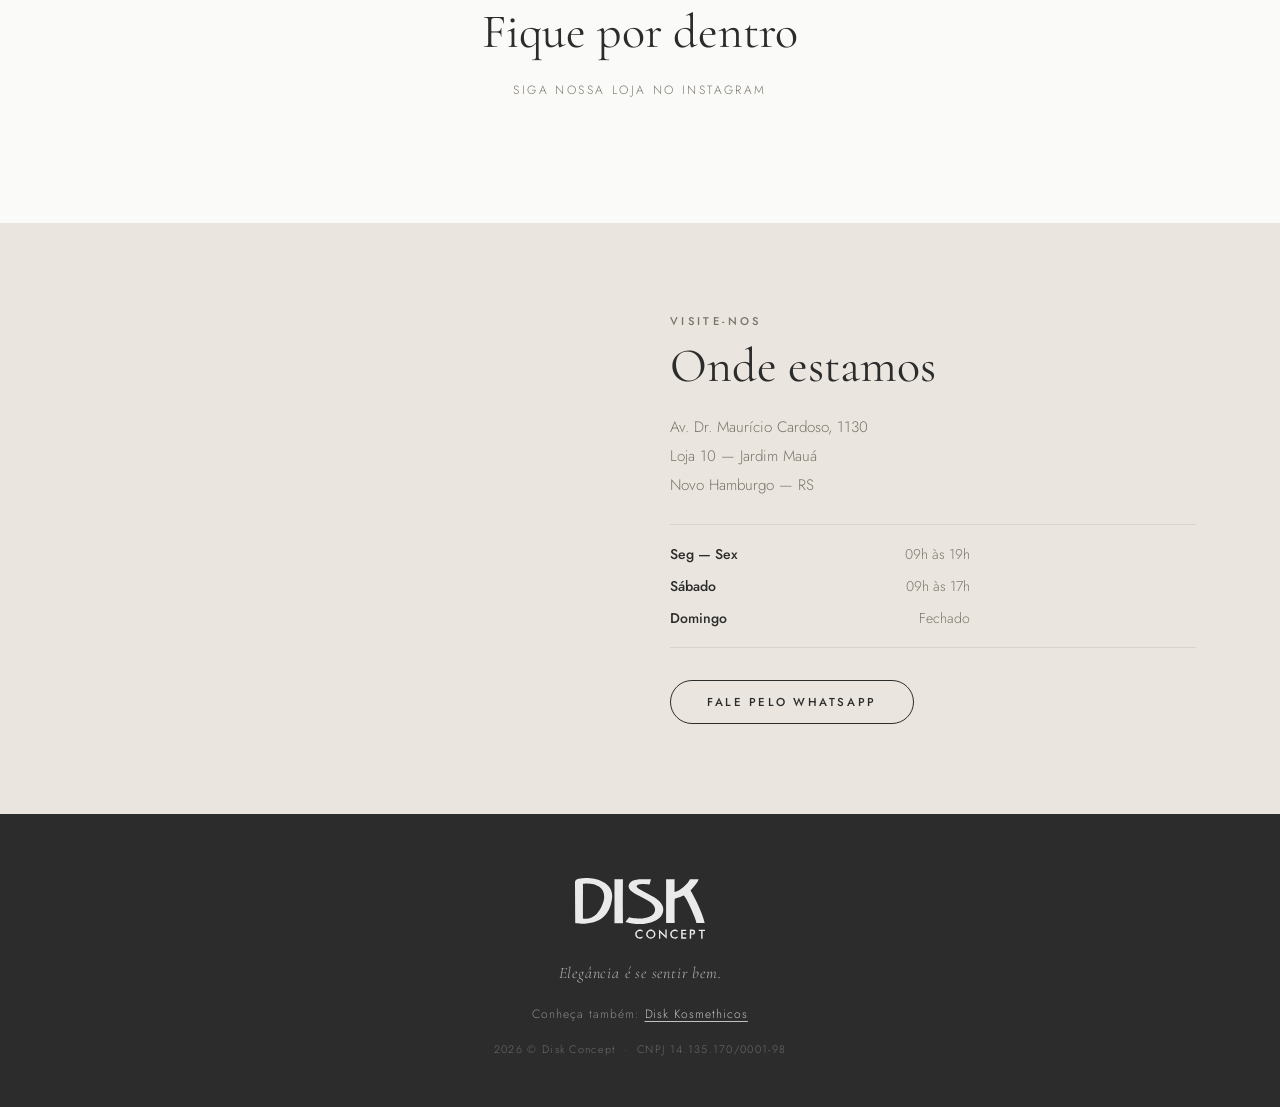
==== commit 104df49a: "assets corrigidos" ====
--- a/index.html
+++ b/index.html
@@ -40,9 +40,12 @@
         </div>
         <div class="carousel-wrapper reveal">
           <div class="carousel" id="mainCarousel">
-            <div class="carousel-item"><img src="assets/loja-1.jpg" alt="Interior da Loja"></div>
-            <div class="carousel-item"><img src="assets/loja-2.jpg" alt="Interior da Loja"></div>
-            <div class="carousel-item"><img src="assets/loja-3.jpg" alt="Interior da Loja"></div>
+            <div class="carousel-item"><img src="assets/foto_loja_1.jpg" alt="Interior da Loja"></div>
+            <div class="carousel-item"><img src="assets/foto_loja_2.jpg" alt="Interior da Loja"></div>
+            <div class="carousel-item"><img src="assets/foto_loja_3.jpg" alt="Interior da Loja"></div>
+			<div class="carousel-item"><img src="assets/foto_loja_4.jpg" alt="Interior da Loja"></div>
+			<div class="carousel-item"><img src="assets/foto_loja_5.jpg" alt="Interior da Loja"></div>
+			<div class="carousel-item"><img src="assets/foto_loja_6.jpg" alt="Interior da Loja"></div>
           </div>
           <div class="carousel-controls">
             <button class="carousel-btn" id="prevBtn" aria-label="Anterior">&#8592;</button>
@@ -77,6 +80,47 @@
             <img src="assets/Frame 5.png" alt="Curadoria Especial">
             <div class="card-overlay"></div>
             <span>Curadoria Especial</span>
+          </div>
+        </div>
+      </div>
+    </section>
+
+    <!-- MARCAS -->
+    <section class="section">
+      <div class="container text-center">
+        <h2 class="reveal">As melhores marcas</h2>
+      </div>
+      <div class="brands-track-wrapper reveal">
+        <div class="brands-track">
+          <!-- Duplicados para loop infinito -->
+          <div class="brands-list" aria-hidden="false">
+            <img src="assets/logos/Logo BOSS.png" alt="BOSS">
+            <img src="assets/logos/Logo Catharine Hill.png" alt="Catharine Hill">
+            <img src="assets/logos/Logo CH.png" alt="Carolina Herrera">
+            <img src="assets/logos/Logo DIOR.png" alt="Dior">
+            <img src="assets/logos/Logo Giorgio Armani.png" alt="Giorgio Armani">
+            <img src="assets/logos/Logo Kohll Beauty.png" alt="Kohll Beauty">
+            <img src="assets/logos/Logo Lancôme.png" alt="Lancôme">
+            <img src="assets/logos/Logo Niina Secrets.png" alt="Niina Secrets">
+            <img src="assets/logos/Logo Oceane.png" alt="Océane">
+            <img src="assets/logos/Logo Paco Rabanne.png" alt="Paco Rabanne">
+            <img src="assets/logos/Logo Payout.png" alt="Payot">
+            <img src="assets/logos/Logo Wet n Wild.png" alt="Wet n Wild">
+          </div>
+          <!-- Cópia para loop contínuo -->
+          <div class="brands-list" aria-hidden="true">
+            <img src="assets/logos/Logo BOSS.png" alt="BOSS">
+            <img src="assets/logos/Logo Catharine Hill.png" alt="Catharine Hill">
+            <img src="assets/logos/Logo CH.png" alt="Carolina Herrera">
+            <img src="assets/logos/Logo DIOR.png" alt="Dior">
+            <img src="assets/logos/Logo Giorgio Armani.png" alt="Giorgio Armani">
+            <img src="assets/logos/Logo Kohll Beauty.png" alt="Kohll Beauty">
+            <img src="assets/logos/Logo Lancôme.png" alt="Lancôme">
+            <img src="assets/logos/Logo Niina Secrets.png" alt="Niina Secrets">
+            <img src="assets/logos/Logo Oceane.png" alt="Océane">
+            <img src="assets/logos/Logo Paco Rabanne.png" alt="Paco Rabanne">
+            <img src="assets/logos/Logo Payout.png" alt="Payot">
+            <img src="assets/logos/Logo Wet n Wild.png" alt="Wet n Wild">
           </div>
         </div>
       </div>
--- a/style.css
+++ b/style.css
@@ -315,6 +315,49 @@
 }
 
 /* ============================================================
+   MARCAS — slider infinito
+   ============================================================ */
+.brands-track-wrapper {
+  overflow: hidden;
+  padding: 32px 0 64px;
+  /* fade nas bordas */
+  -webkit-mask-image: linear-gradient(to right, transparent 0%, black 8%, black 92%, transparent 100%);
+  mask-image: linear-gradient(to right, transparent 0%, black 8%, black 92%, transparent 100%);
+}
+
+.brands-track {
+  display: flex;
+  width: max-content;
+  animation: brandScroll 32s linear infinite;
+}
+
+.brands-track:hover { animation-play-state: paused; }
+
+.brands-list {
+  display: flex;
+  align-items: center;
+  gap: 64px;
+  padding: 0 32px;
+}
+
+.brands-list img {
+  height: 28px;
+  width: auto;
+  object-fit: contain;
+  filter: grayscale(1) opacity(0.55);
+  transition: filter 0.35s ease;
+}
+
+.brands-list img:hover {
+  filter: grayscale(0) opacity(1);
+}
+
+@keyframes brandScroll {
+  from { transform: translateX(0); }
+  to   { transform: translateX(-50%); }
+}
+
+/* ============================================================
    INSTAGRAM
    ============================================================ */
 .insta-subtitle {
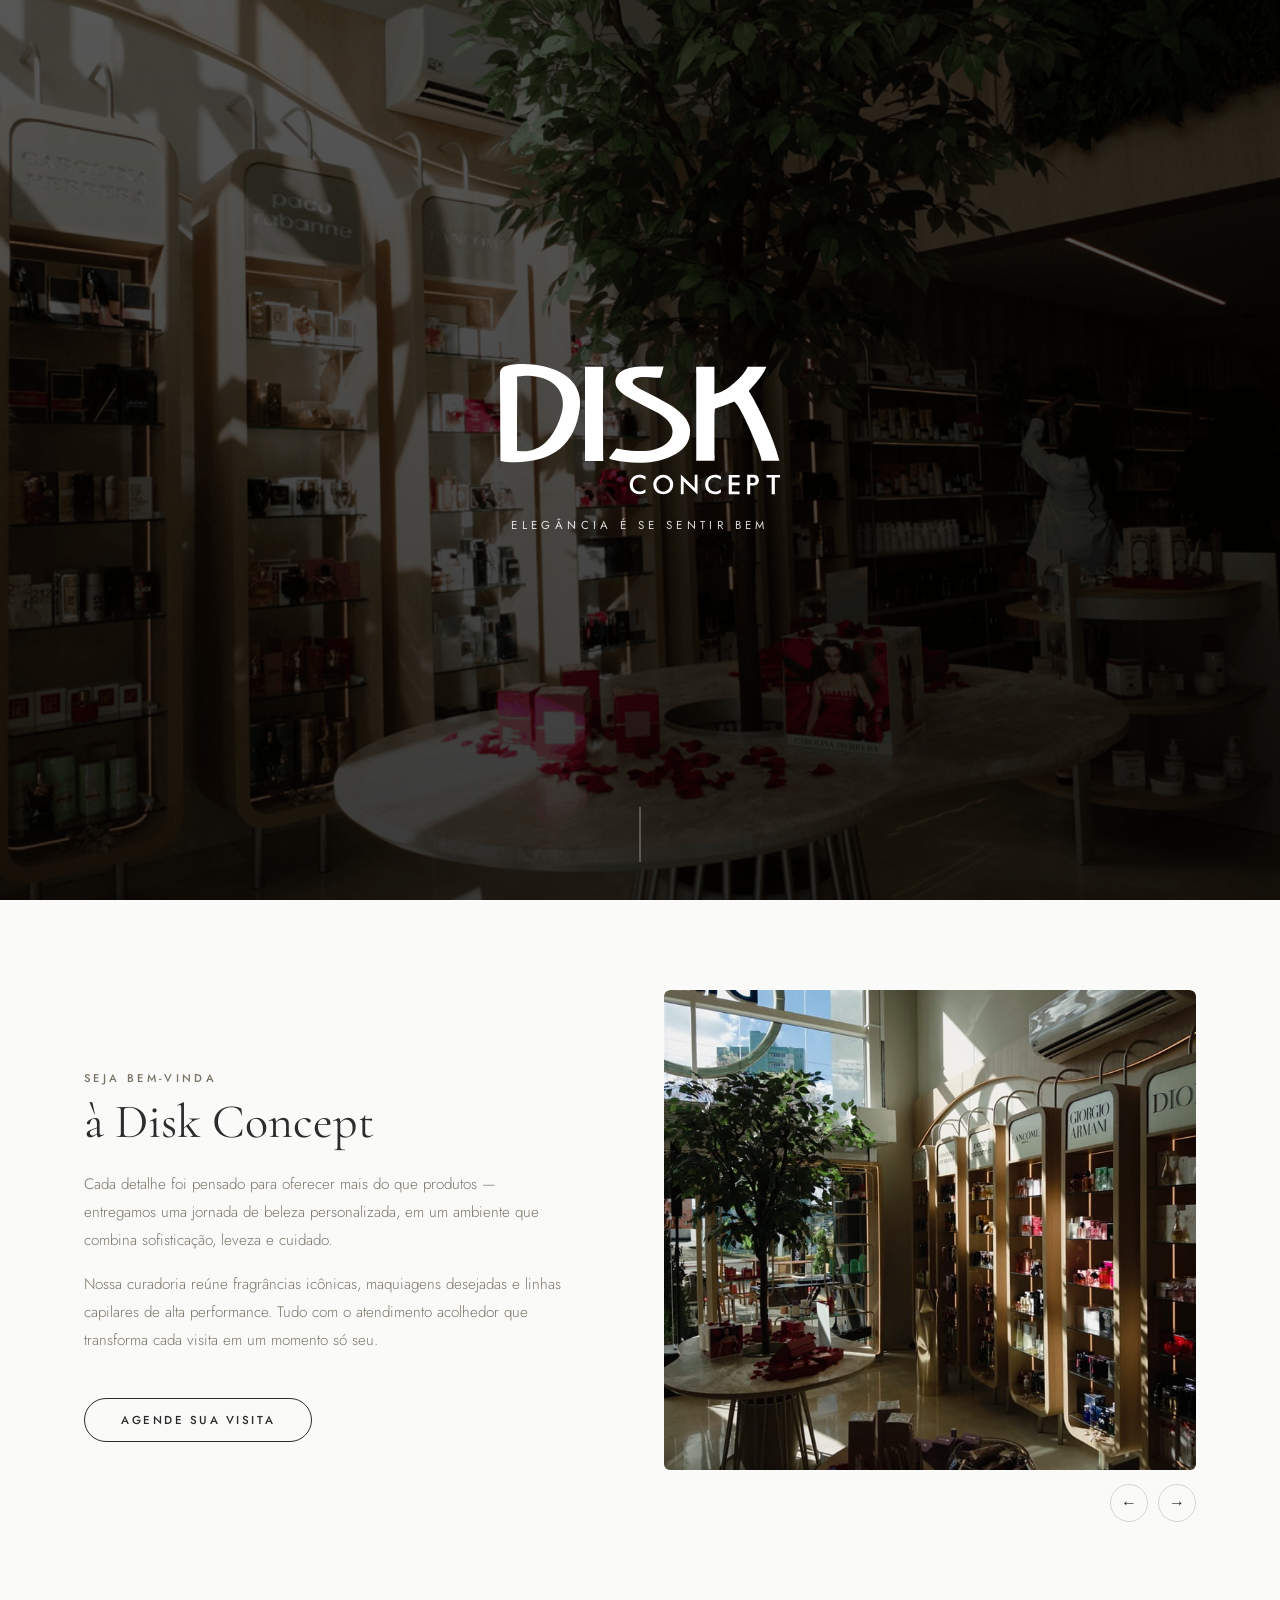
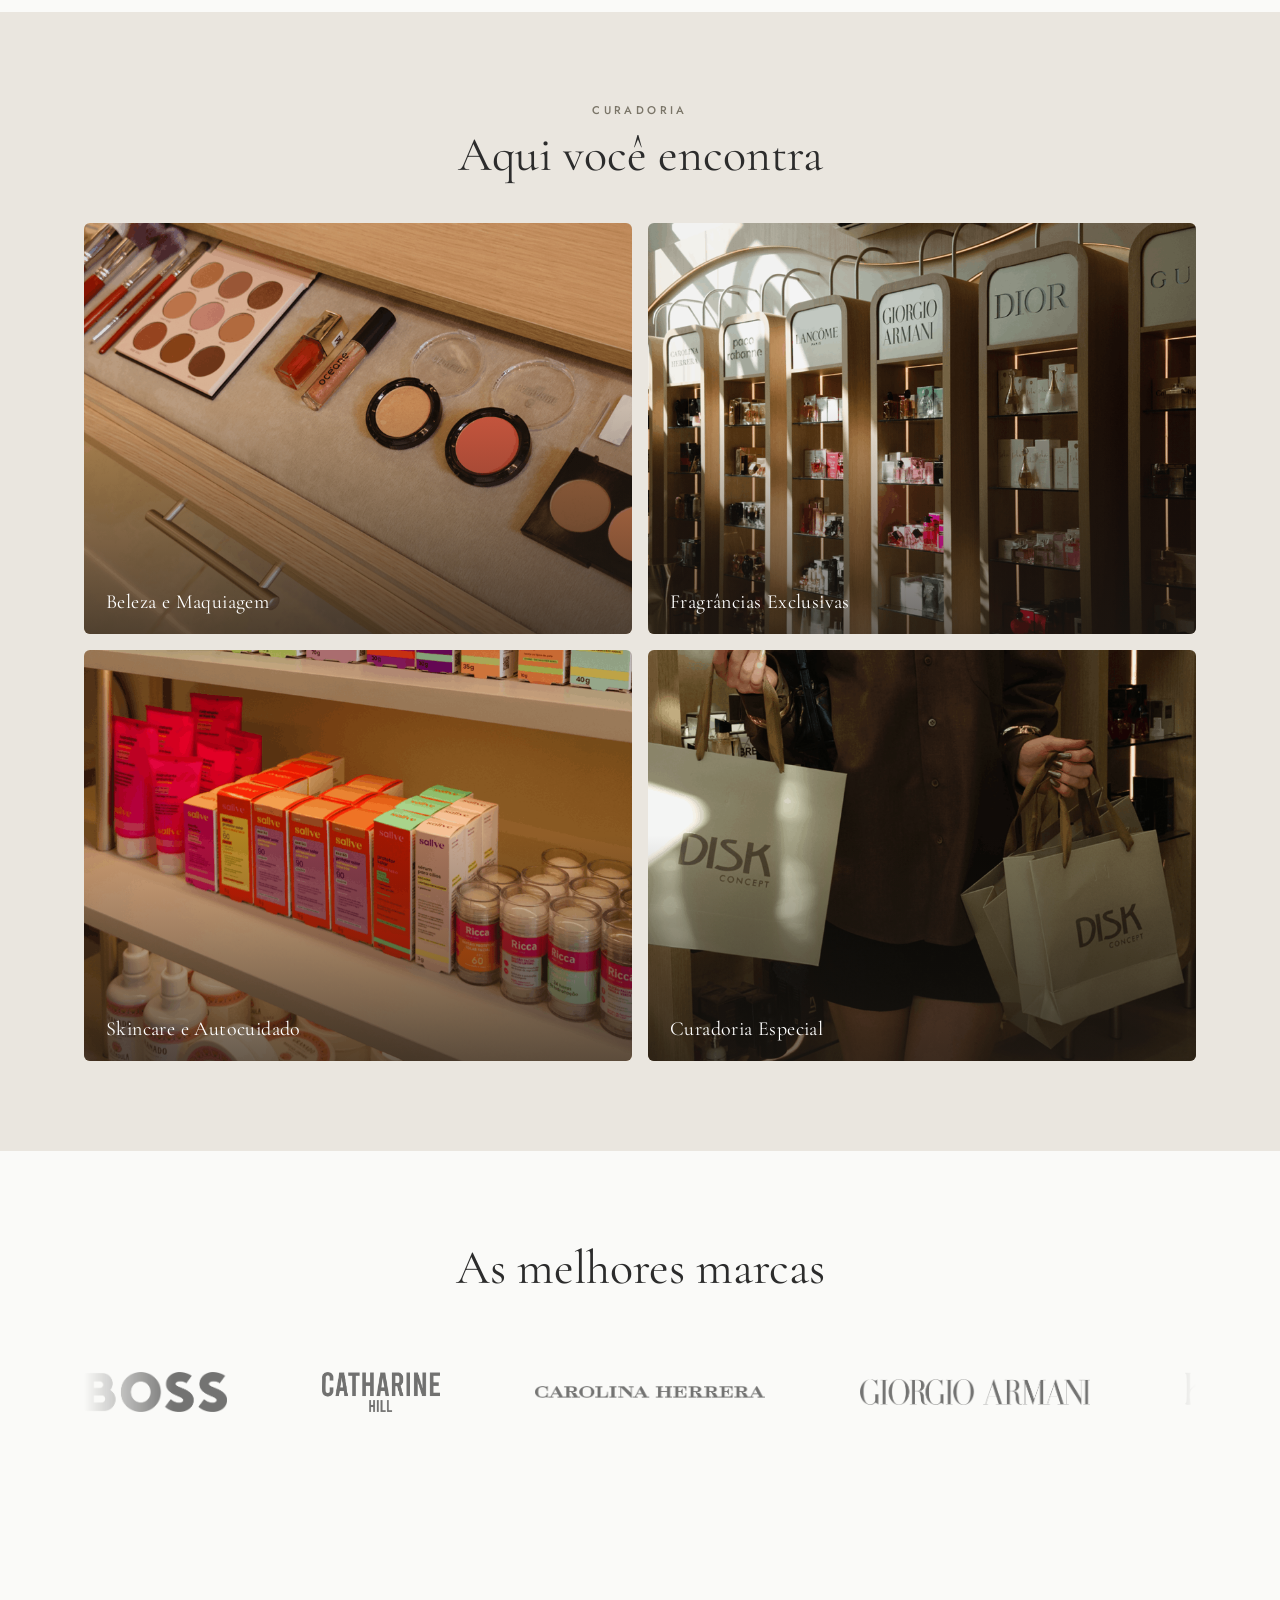
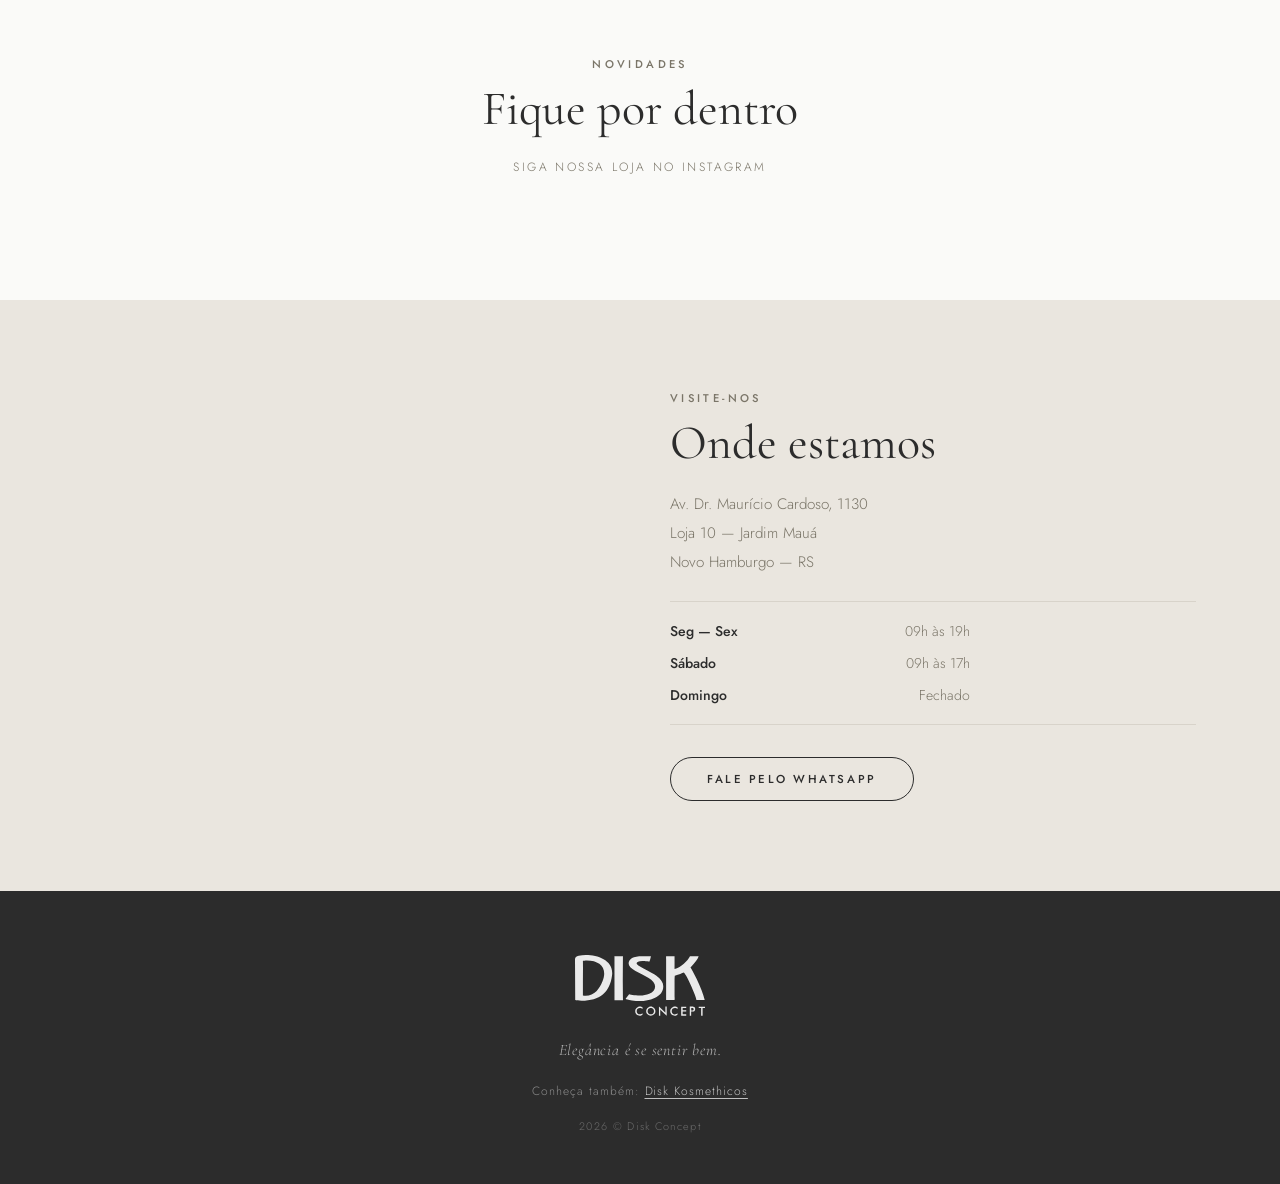
==== commit 3217cb55: "reta final" ====
--- a/index.html
+++ b/index.html
@@ -28,7 +28,7 @@
 
   <main>
 
-    <!-- SEJA BEM-VINDA -->
+    <!-- BEM-VINDA -->
     <section class="section" id="welcome">
       <div class="container welcome-grid">
         <div class="text-block reveal">
@@ -89,38 +89,36 @@
     <section class="section">
       <div class="container text-center">
         <h2 class="reveal">As melhores marcas</h2>
-      </div>
-      <div class="brands-track-wrapper reveal">
-        <div class="brands-track">
-          <!-- Duplicados para loop infinito -->
-          <div class="brands-list" aria-hidden="false">
-            <img src="assets/logos/Logo BOSS.png" alt="BOSS">
-            <img src="assets/logos/Logo Catharine Hill.png" alt="Catharine Hill">
-            <img src="assets/logos/Logo CH.png" alt="Carolina Herrera">
-            <img src="assets/logos/Logo DIOR.png" alt="Dior">
-            <img src="assets/logos/Logo Giorgio Armani.png" alt="Giorgio Armani">
-            <img src="assets/logos/Logo Kohll Beauty.png" alt="Kohll Beauty">
-            <img src="assets/logos/Logo Lancôme.png" alt="Lancôme">
-            <img src="assets/logos/Logo Niina Secrets.png" alt="Niina Secrets">
-            <img src="assets/logos/Logo Oceane.png" alt="Océane">
-            <img src="assets/logos/Logo Paco Rabanne.png" alt="Paco Rabanne">
-            <img src="assets/logos/Logo Payout.png" alt="Payot">
-            <img src="assets/logos/Logo Wet n Wild.png" alt="Wet n Wild">
-          </div>
-          <!-- Cópia para loop contínuo -->
-          <div class="brands-list" aria-hidden="true">
-            <img src="assets/logos/Logo BOSS.png" alt="BOSS">
-            <img src="assets/logos/Logo Catharine Hill.png" alt="Catharine Hill">
-            <img src="assets/logos/Logo CH.png" alt="Carolina Herrera">
-            <img src="assets/logos/Logo DIOR.png" alt="Dior">
-            <img src="assets/logos/Logo Giorgio Armani.png" alt="Giorgio Armani">
-            <img src="assets/logos/Logo Kohll Beauty.png" alt="Kohll Beauty">
-            <img src="assets/logos/Logo Lancôme.png" alt="Lancôme">
-            <img src="assets/logos/Logo Niina Secrets.png" alt="Niina Secrets">
-            <img src="assets/logos/Logo Oceane.png" alt="Océane">
-            <img src="assets/logos/Logo Paco Rabanne.png" alt="Paco Rabanne">
-            <img src="assets/logos/Logo Payout.png" alt="Payot">
-            <img src="assets/logos/Logo Wet n Wild.png" alt="Wet n Wild">
+        <div class="brands-track-wrapper">
+          <div class="brands-track">
+            <div class="brands-list">
+              <div class="logo-box"><img src="assets/logos/Logo BOSS.png" alt="BOSS"></div>
+              <div class="logo-box"><img src="assets/logos/Logo Catharine Hill.png" alt="Catharine Hill"></div>
+              <div class="logo-box"><img src="assets/logos/Logo CH.png" alt="Carolina Herrera"></div>
+              <div class="logo-box"><img src="assets/logos/Logo Giorgio Armani.png" alt="Giorgio Armani"></div>
+              <div class="logo-box"><img src="assets/logos/Logo Kohll Beauty.png" alt="Kohll Beauty"></div>
+              <div class="logo-box"><img src="assets/logos/Logo DIOR.png" alt="Dior"></div>
+              <div class="logo-box"><img src="assets/logos/Logo Lancôme.png" alt="Lancôme"></div>
+              <div class="logo-box"><img src="assets/logos/Logo Niina Secrets.png" alt="Niina Secrets"></div>
+              <div class="logo-box"><img src="assets/logos/Logo Oceane.png" alt="Océane"></div>
+              <div class="logo-box"><img src="assets/logos/Logo Paco Rabanne.png" alt="Paco Rabanne"></div>
+              <div class="logo-box"><img src="assets/logos/Logo Payout.png" alt="Payot"></div>
+              <div class="logo-box"><img src="assets/logos/Logo Wet n Wild.png" alt="Wet n Wild"></div>
+            </div>
+            <div class="brands-list" aria-hidden="true">
+              <div class="logo-box"><img src="assets/logos/Logo BOSS.png" alt="BOSS"></div>
+              <div class="logo-box"><img src="assets/logos/Logo Catharine Hill.png" alt="Catharine Hill"></div>
+              <div class="logo-box"><img src="assets/logos/Logo CH.png" alt="Carolina Herrera"></div>
+              <div class="logo-box"><img src="assets/logos/Logo DIOR.png" alt="Dior"></div>
+              <div class="logo-box"><img src="assets/logos/Logo Giorgio Armani.png" alt="Giorgio Armani"></div>
+              <div class="logo-box"><img src="assets/logos/Logo Kohll Beauty.png" alt="Kohll Beauty"></div>
+              <div class="logo-box"><img src="assets/logos/Logo Lancôme.png" alt="Lancôme"></div>
+              <div class="logo-box"><img src="assets/logos/Logo Niina Secrets.png" alt="Niina Secrets"></div>
+              <div class="logo-box"><img src="assets/logos/Logo Oceane.png" alt="Océane"></div>
+              <div class="logo-box"><img src="assets/logos/Logo Paco Rabanne.png" alt="Paco Rabanne"></div>
+              <div class="logo-box"><img src="assets/logos/Logo Payout.png" alt="Payot"></div>
+              <div class="logo-box"><img src="assets/logos/Logo Wet n Wild.png" alt="Wet n Wild"></div>
+            </div>
           </div>
         </div>
       </div>
@@ -174,7 +172,7 @@
     <img src="assets/Logo Disk Concept.svg" alt="Disk Concept" class="footer-logo">
     <p class="footer-tagline">Elegância é se sentir bem.</p>
     <p class="footer-link">Conheça também: <a href="https://www.lojadisk.com.br/" target="_blank">Disk Kosmethicos</a></p>
-    <p class="footer-copy">2026 © Disk Concept &nbsp;·&nbsp; CNPJ 14.135.170/0001-98</p>
+    <p class="footer-copy">2026 © Disk Concept</p>
   </footer>
 
   <script src="main.js"></script>
--- a/style.css
+++ b/style.css
@@ -19,6 +19,7 @@
 /* RESET */
 *, *::before, *::after { margin: 0; padding: 0; box-sizing: border-box; }
 html { scroll-behavior: smooth; }
+img { display: block; max-width: 100%; }
 
 body {
   font-family: 'Jost', sans-serif;
@@ -49,7 +50,6 @@
 
 .eyebrow {
   display: block;
-  font-family: 'Jost', sans-serif;
   font-size: 0.7rem;
   font-weight: 500;
   letter-spacing: 0.3em;
@@ -69,6 +69,9 @@
 
 .section { background: var(--white); }
 .section--sand { background: var(--sand); }
+.section--charcoal { background: #606060; }
+.section--charcoal h2,
+.section--charcoal .eyebrow { color: rgba(255,255,255,0.75); }
 
 /* ============================================================
    HERO
@@ -164,7 +167,6 @@
   border: 1px solid var(--dark);
   color: var(--dark);
   text-decoration: none;
-  font-family: 'Jost', sans-serif;
   font-size: 0.72rem;
   font-weight: 500;
   letter-spacing: 0.22em;
@@ -193,7 +195,8 @@
    ============================================================ */
 .welcome-grid {
   display: grid;
-  gap: 60px;
+  grid-template-columns: 1fr;
+  gap: 48px;
   align-items: center;
 }
 
@@ -215,27 +218,30 @@
 .carousel {
   display: flex;
   gap: 12px;
-  overflow-x: auto;
+  overflow-x: scroll;
   scroll-snap-type: x mandatory;
   -webkit-overflow-scrolling: touch;
   scrollbar-width: none;
   cursor: grab;
+  user-select: none;
+  -webkit-user-select: none;
 }
 
 .carousel::-webkit-scrollbar { display: none; }
-.carousel.active { cursor: grabbing; }
+.carousel.is-dragging { cursor: grabbing; scroll-snap-type: none; }
 
 .carousel-item {
-  flex: 0 0 auto;
+  flex: 0 0 100%;
   scroll-snap-align: start;
 }
 
 .carousel-item img {
-  width: clamp(240px, 45vw, 340px);
-  height: clamp(300px, 55vw, 440px);
+  width: 100%;
+  height: clamp(300px, 45vw, 480px);
   object-fit: cover;
   border-radius: var(--radius);
   display: block;
+  pointer-events: none;
 }
 
 .carousel-controls {
@@ -320,7 +326,6 @@
 .brands-track-wrapper {
   overflow: hidden;
   padding: 32px 0 64px;
-  /* fade nas bordas */
   -webkit-mask-image: linear-gradient(to right, transparent 0%, black 8%, black 92%, transparent 100%);
   mask-image: linear-gradient(to right, transparent 0%, black 8%, black 92%, transparent 100%);
 }
@@ -328,7 +333,8 @@
 .brands-track {
   display: flex;
   width: max-content;
-  animation: brandScroll 32s linear infinite;
+  animation: brandScroll 31s linear infinite;
+  will-change: transform;
 }
 
 .brands-track:hover { animation-play-state: paused; }
@@ -336,13 +342,10 @@
 .brands-list {
   display: flex;
   align-items: center;
-  gap: 64px;
-  padding: 0 32px;
+  gap: 40px;
 }
 
 .brands-list img {
-  height: 28px;
-  width: auto;
   object-fit: contain;
   filter: grayscale(1) opacity(0.55);
   transition: filter 0.35s ease;
@@ -356,6 +359,27 @@
   from { transform: translateX(0); }
   to   { transform: translateX(-50%); }
 }
+
+.logo-box {
+  max-width: 230px;  /* Limite máximo de largura */
+  height: 40px;  /* Limite máximo de altura */
+  display: flex;
+  align-items: center;
+  justify-content: center;
+  flex-shrink: 0;
+  margin-top: 25px;
+  margin-right: 55px;
+}
+
+/* Aqui está a mágica do object-fit */
+.logo-box img {
+  max-width: 100%;
+  max-height: 100%;
+  width: auto;
+  height: auto;
+  object-fit: contain;
+}
+
 
 /* ============================================================
    INSTAGRAM
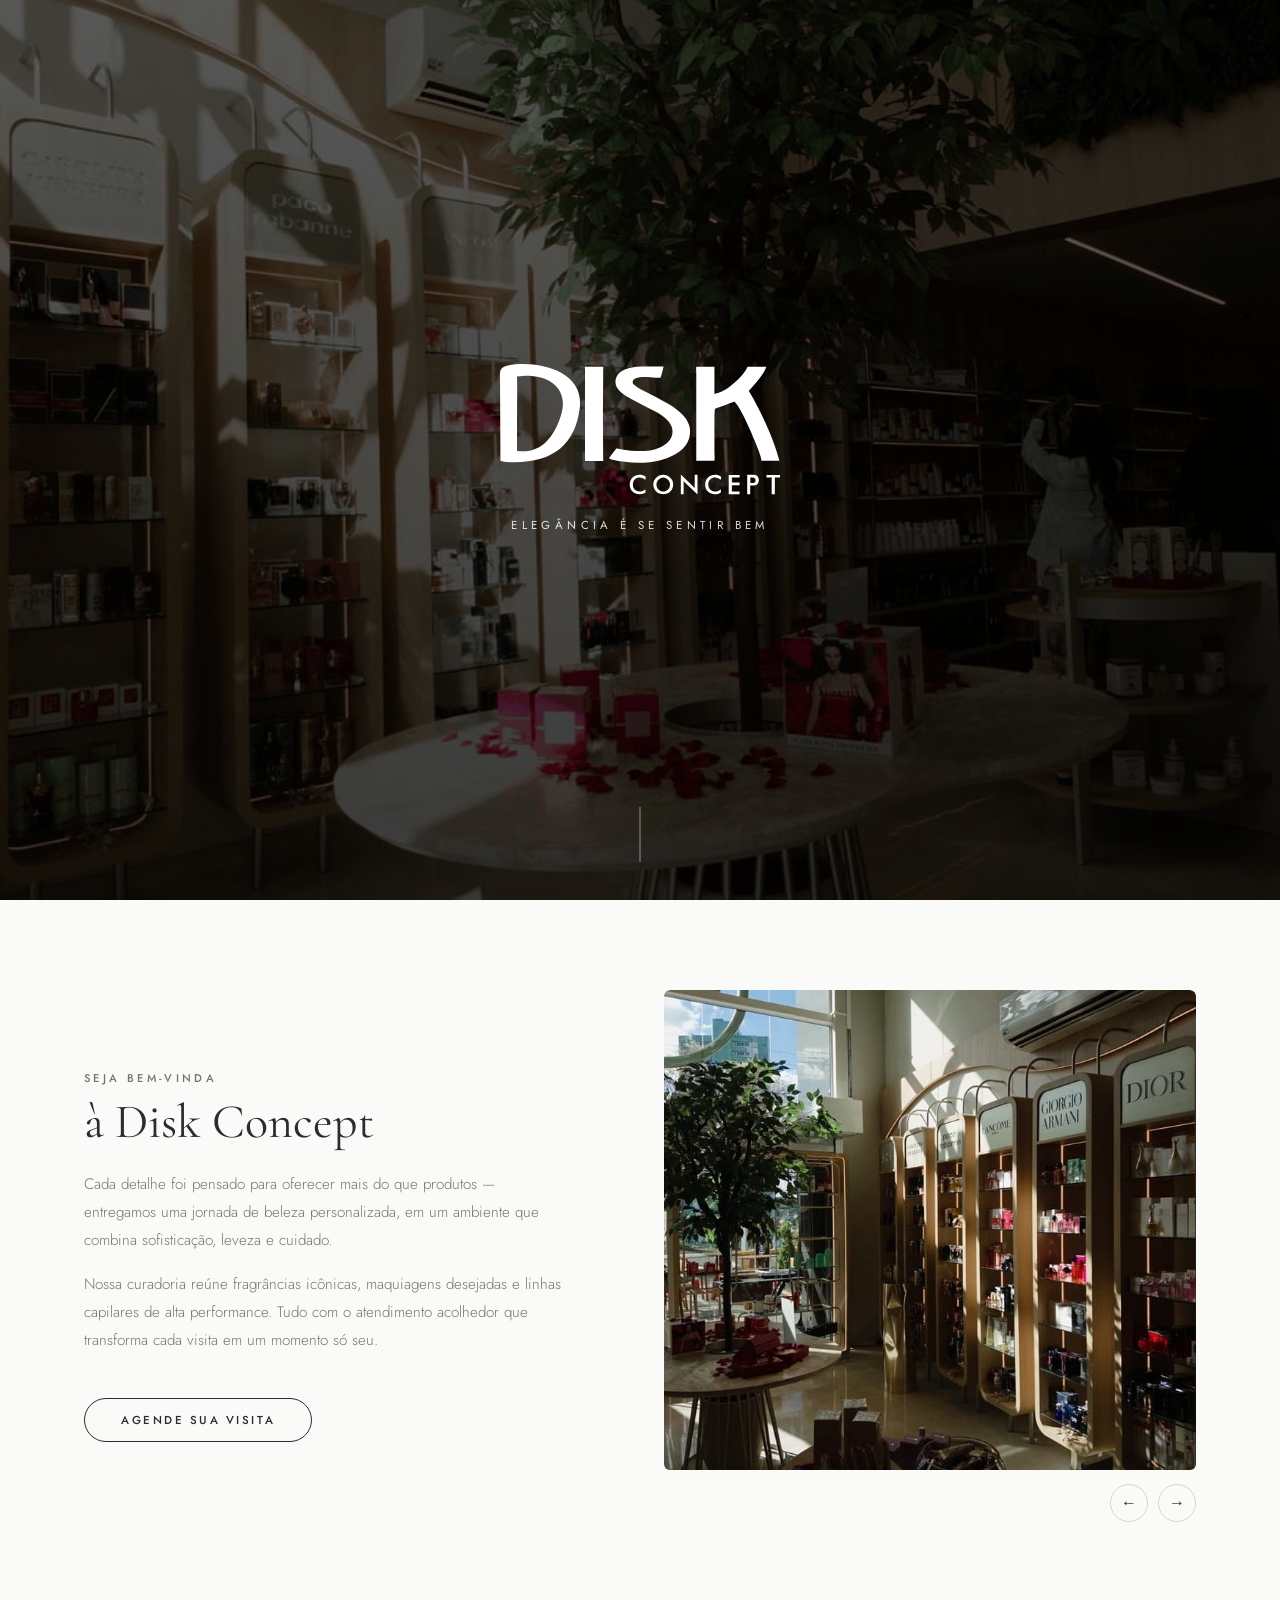
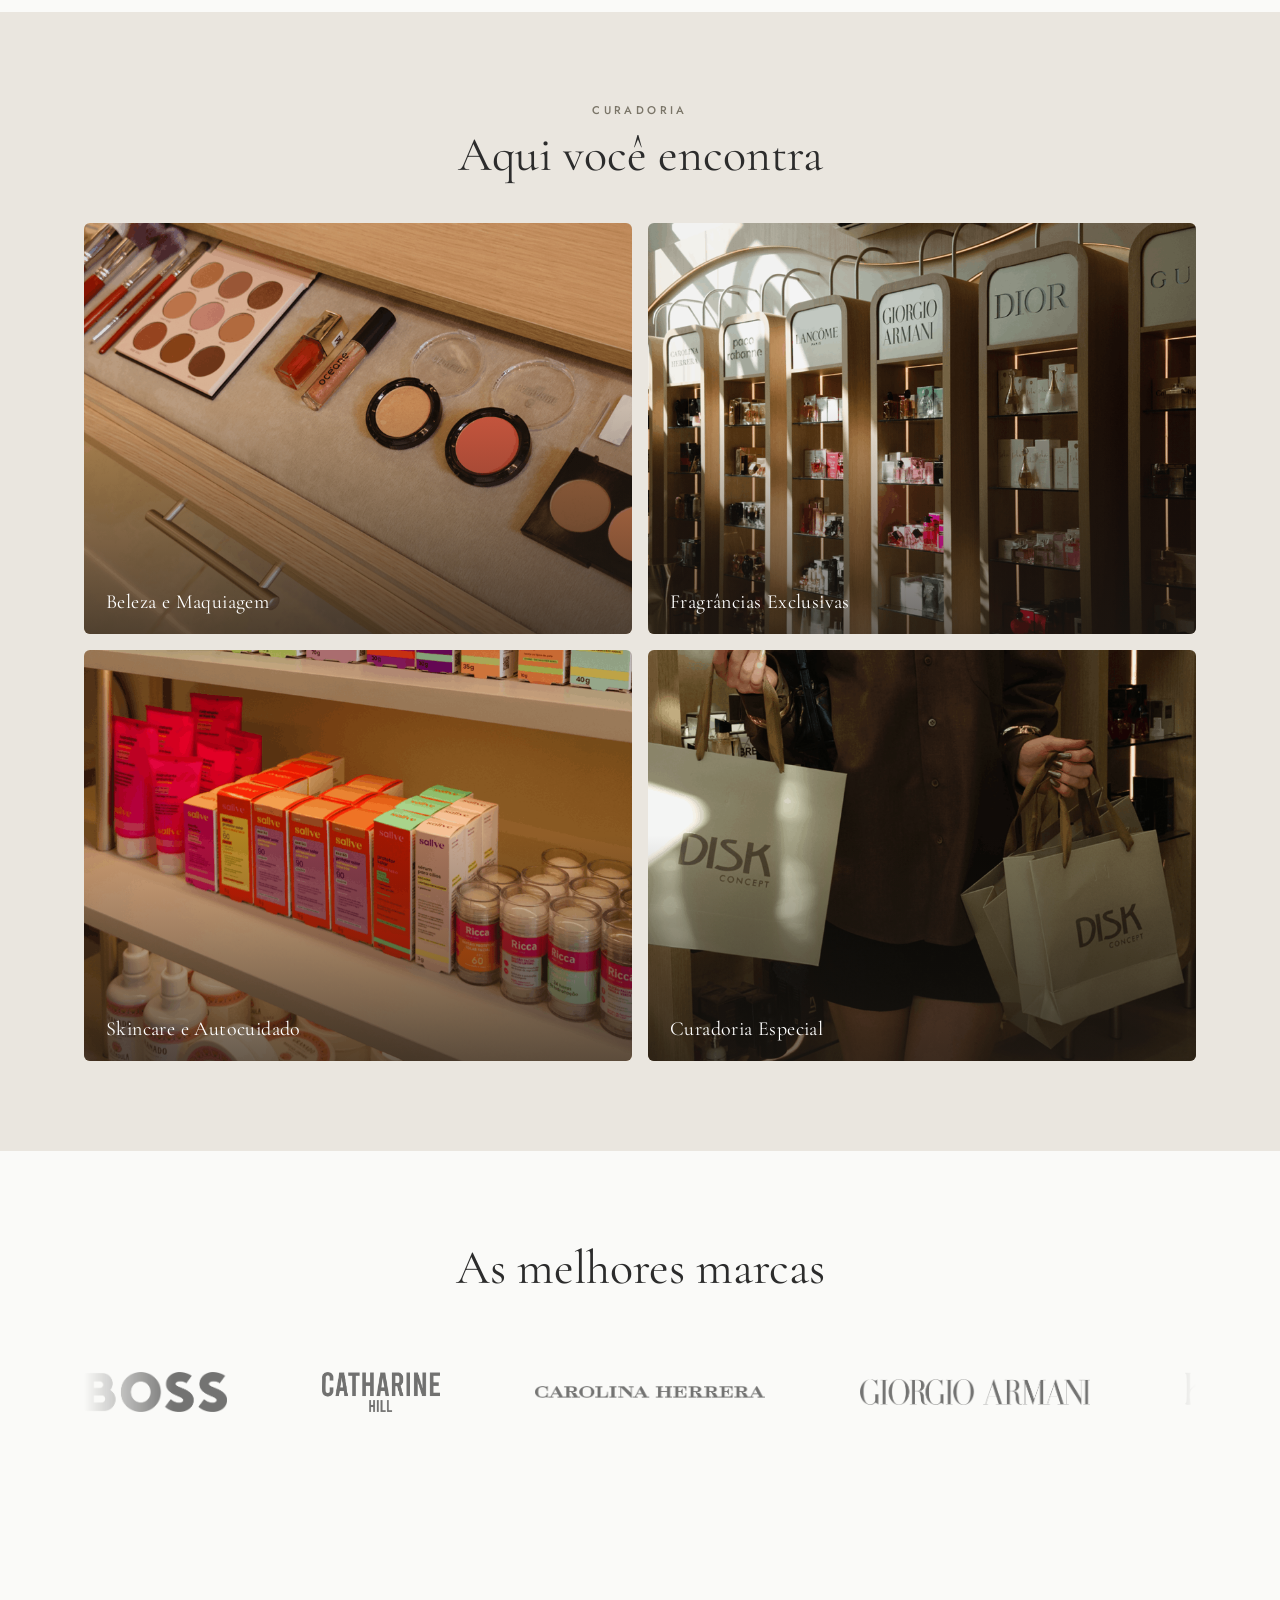
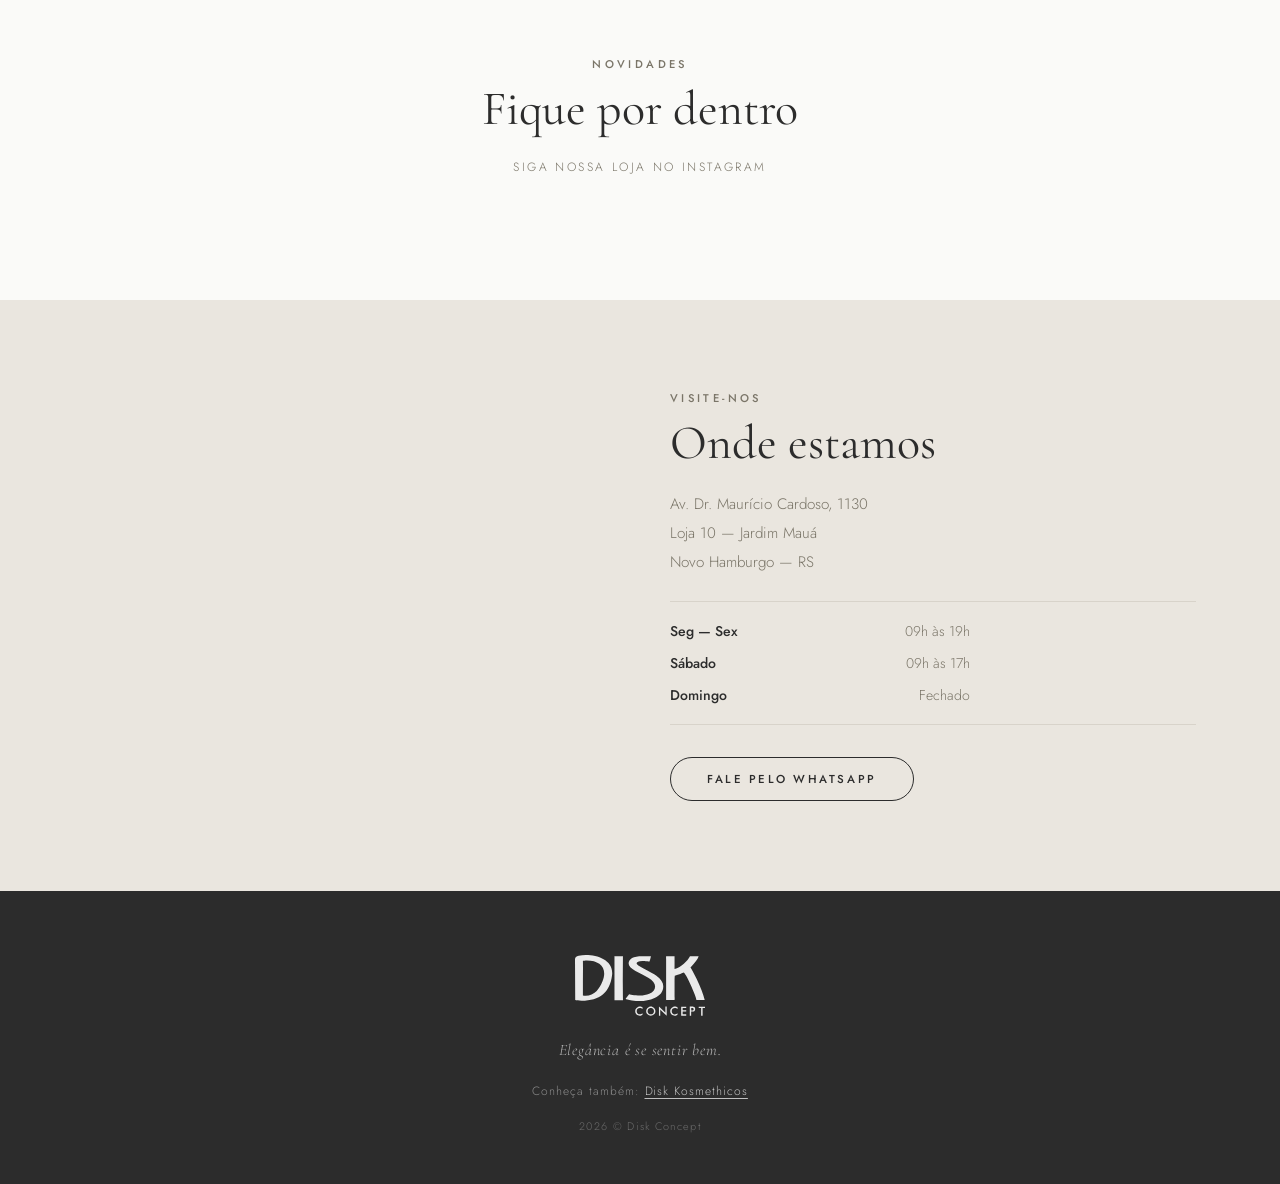
==== commit 58126ad4: "quase indo" ====
--- a/index.html
+++ b/index.html
@@ -13,7 +13,7 @@
 
   <!-- HERO -->
   <header class="hero">
-    <video class="hero-video" autoplay loop muted playsinline poster="assets/Header.png">
+    <video class="hero-video" autoplay loop muted playsinline poster="assets/Header.jpg">
       <source src="assets/PC_header_site_disk-concept.mp4" type="video/mp4">
     </video>
     <div class="hero-overlay"></div>
--- a/style.css
+++ b/style.css
@@ -337,8 +337,6 @@
   will-change: transform;
 }
 
-.brands-track:hover { animation-play-state: paused; }
-
 .brands-list {
   display: flex;
   align-items: center;
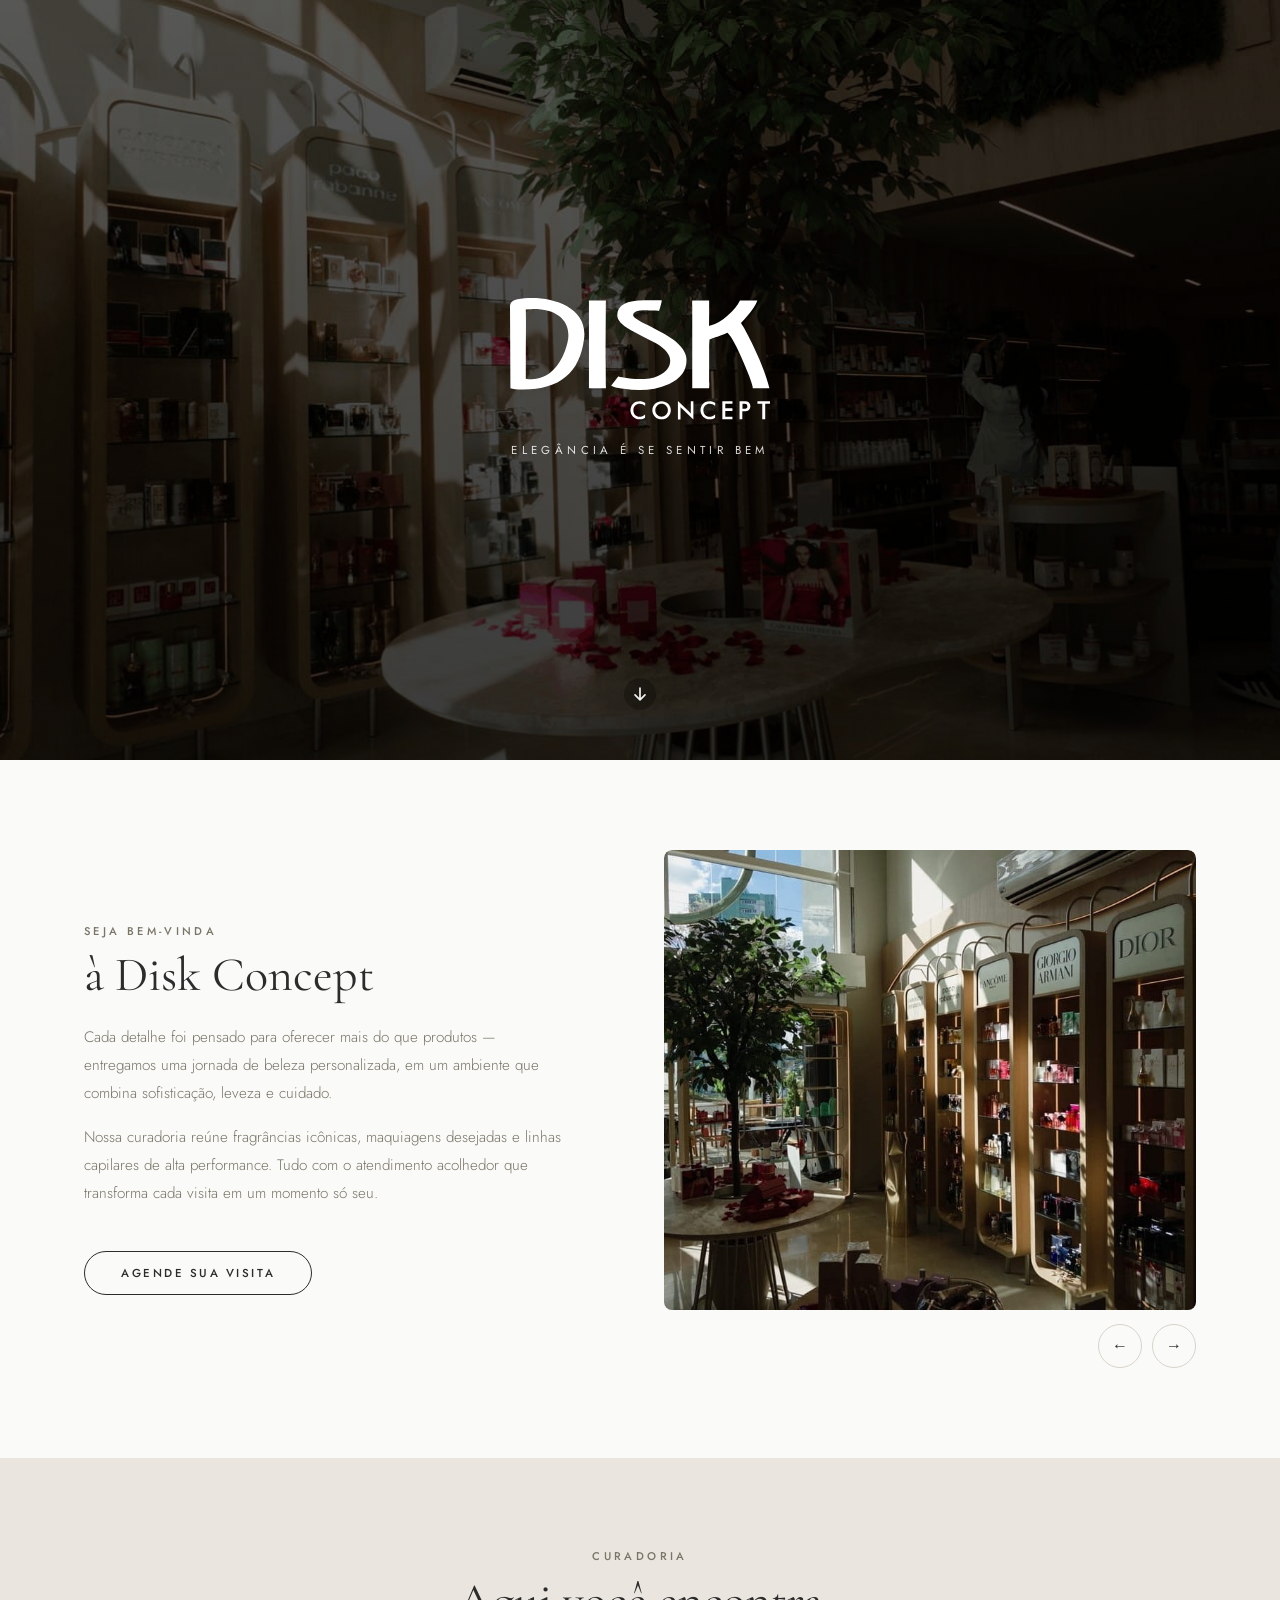
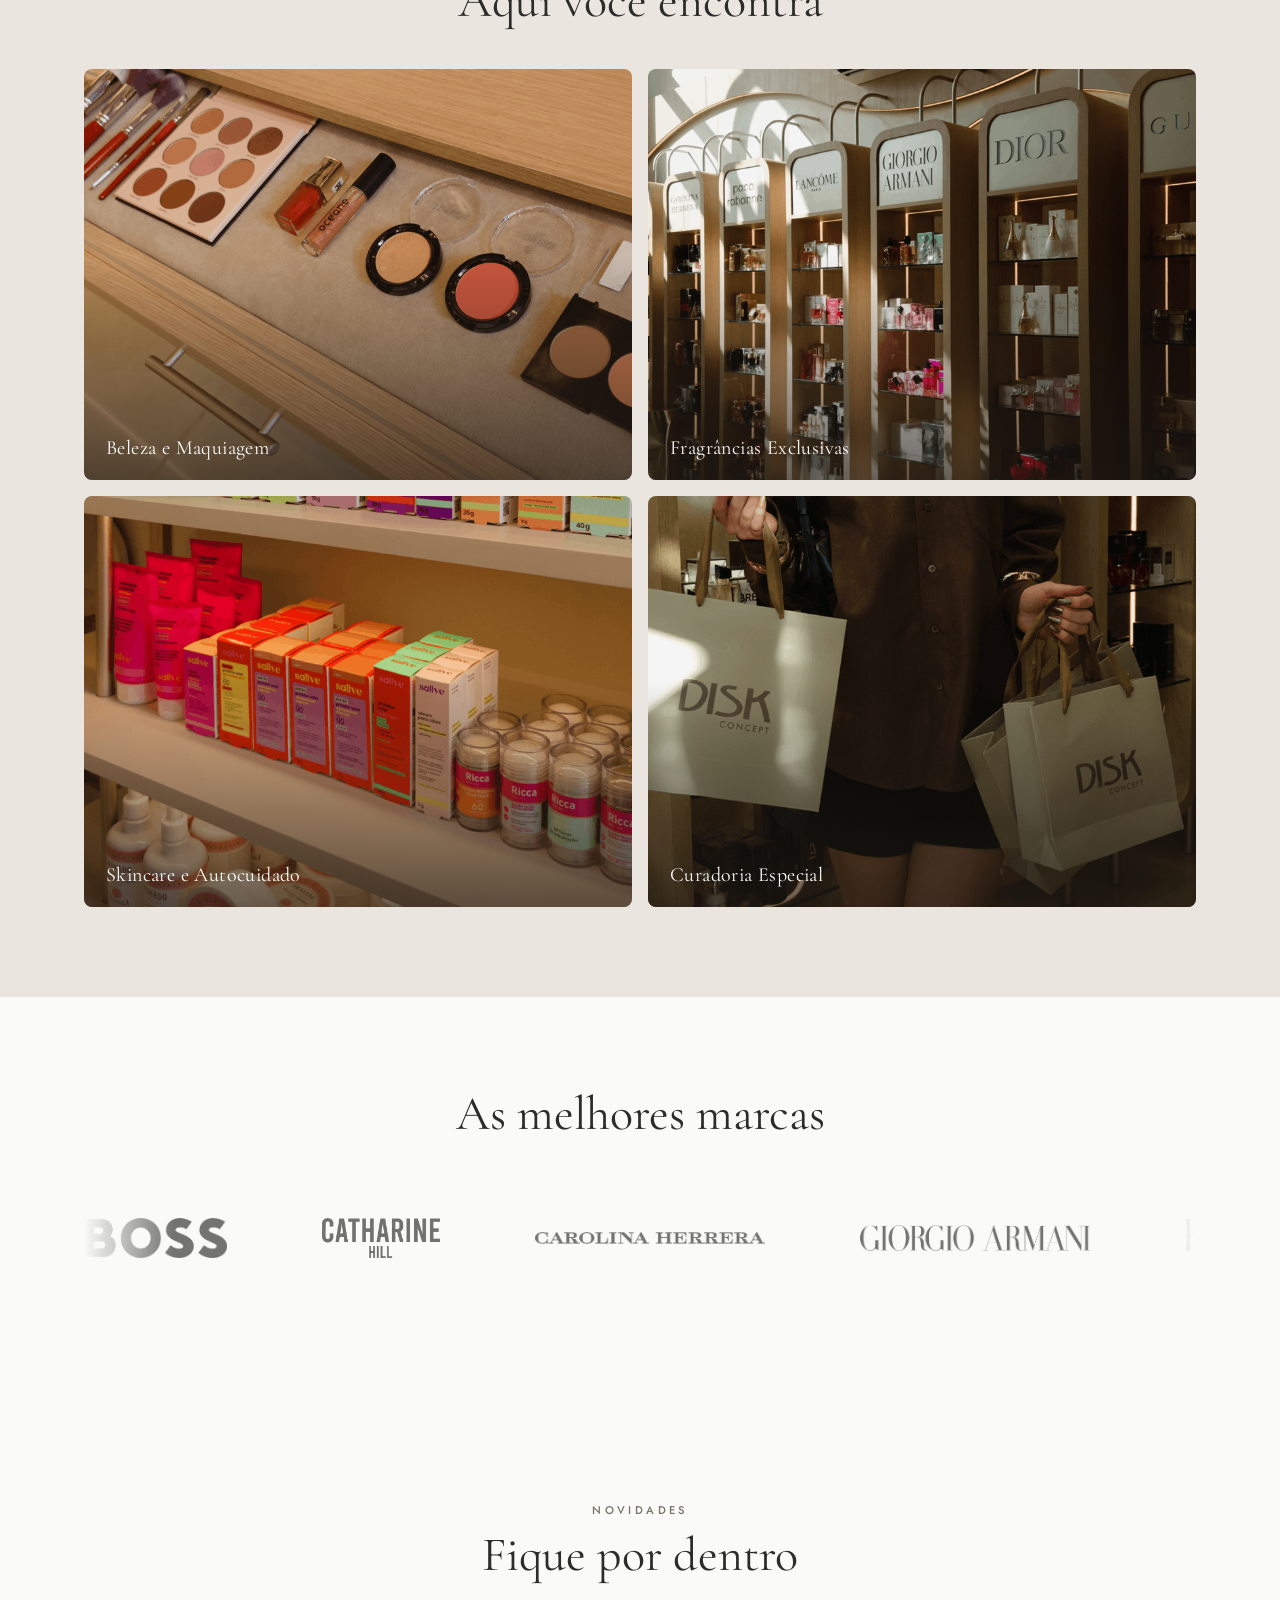
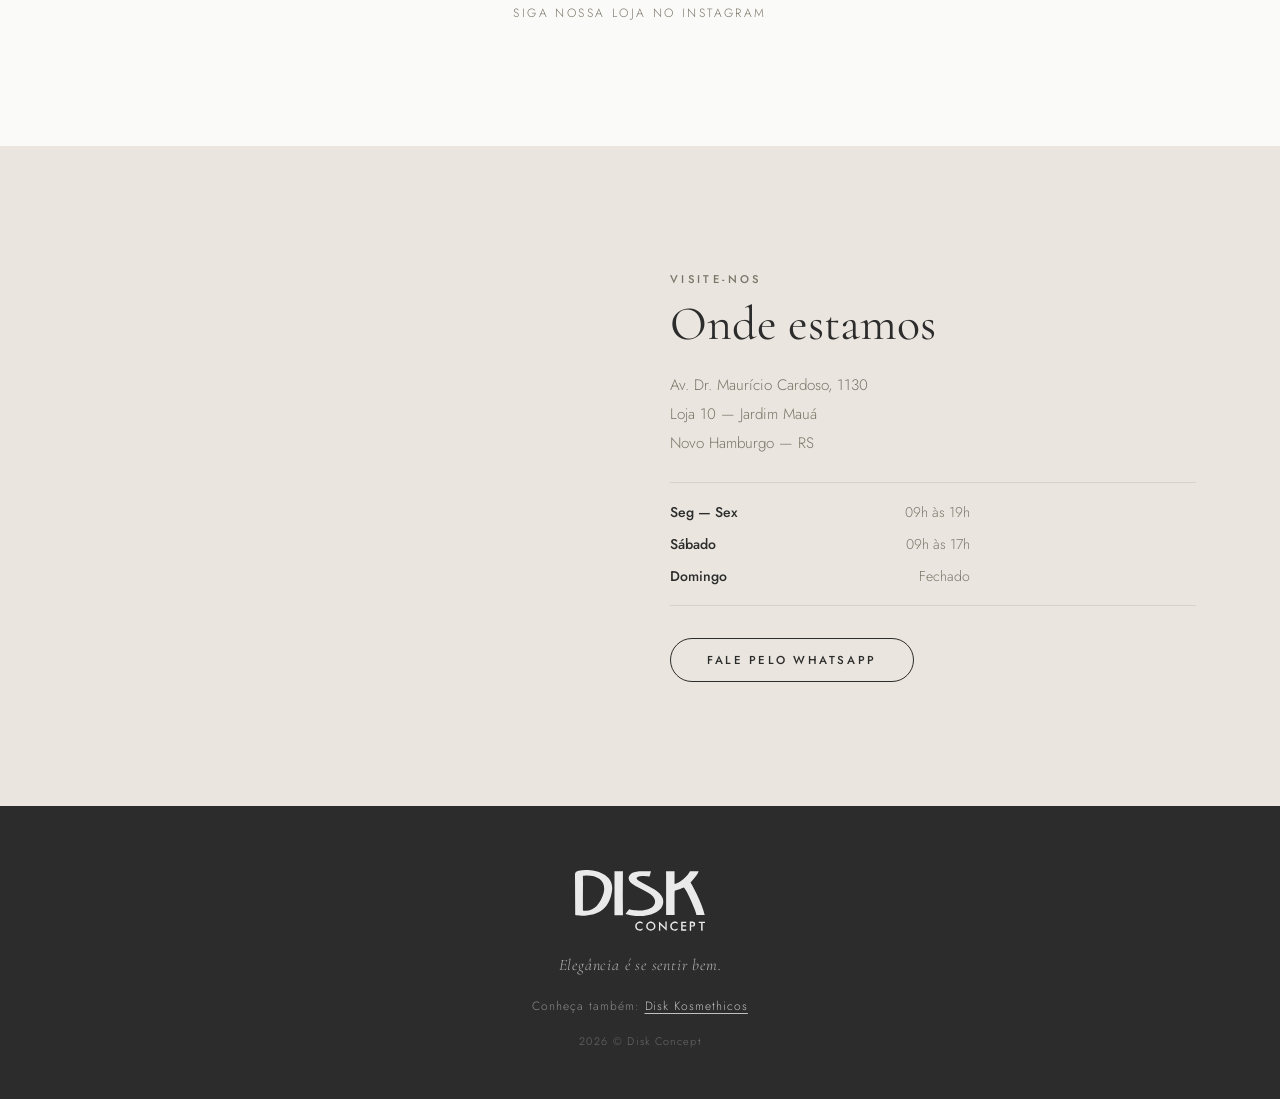
==== commit e0a920a0: "reta final" ====
--- a/index.html
+++ b/index.html
@@ -3,6 +3,7 @@
 <head>
   <meta charset="UTF-8">
   <meta name="viewport" content="width=device-width, initial-scale=1.0">
+  <meta name="author" content="Vinicius Costa Germano">
   <title>Disk Concept | Elegância é se sentir bem</title>
   <link rel="stylesheet" href="style.css">
   <link rel="preconnect" href="https://fonts.googleapis.com">
@@ -11,10 +12,13 @@
 </head>
 <body>
 
-  <!-- HERO -->
+
   <header class="hero">
-    <video class="hero-video" autoplay loop muted playsinline poster="assets/Header.jpg">
+    <video class="hero-video hero-video--desktop" preload="metadata" autoplay loop muted playsinline poster="assets/Header.jpg">
       <source src="assets/PC_header_site_disk-concept.mp4" type="video/mp4">
+    </video>
+    <video class="hero-video hero-video--mobile" preload="metadata" autoplay loop muted playsinline poster="assets/Mobile_Header.jpg">
+      <source src="assets/Mobile_header_site_disk-concept.mp4" type="video/mp4">
     </video>
     <div class="hero-overlay"></div>
     <div class="hero-content">
@@ -22,13 +26,15 @@
       <p class="hero-tagline">Elegância é se sentir bem</p>
     </div>
     <a href="#welcome" class="scroll-down" aria-label="Rolar para baixo">
-      <span class="scroll-line"></span>
+      <svg class="scroll-icon" viewBox="0 0 24 24" aria-hidden="true" focusable="false">
+        <path d="M12 5v14m0 0l-6-6m6 6l6-6" />
+      </svg>
     </a>
   </header>
 
   <main>
 
-    <!-- BEM-VINDA -->
+
     <section class="section" id="welcome">
       <div class="container welcome-grid">
         <div class="text-block reveal">
@@ -55,7 +61,7 @@
       </div>
     </section>
 
-    <!-- AQUI VOCÊ ENCONTRA -->
+
     <section class="section section--sand">
       <div class="container text-center">
         <span class="eyebrow reveal">Curadoria</span>
@@ -85,7 +91,7 @@
       </div>
     </section>
 
-    <!-- MARCAS -->
+
     <section class="section">
       <div class="container text-center">
         <h2 class="reveal">As melhores marcas</h2>
@@ -124,7 +130,7 @@
       </div>
     </section>
 
-    <!-- INSTAGRAM -->
+
     <section class="section">
       <div class="container text-center">
         <span class="eyebrow reveal">Novidades</span>
@@ -137,15 +143,11 @@
       </div>
     </section>
 
-    <!-- ONDE ESTAMOS -->
+
     <section class="section section--sand">
       <div class="container location-grid">
         <div class="map-box reveal">
-          <iframe
-            src="https://www.google.com/maps/embed?pb=!1m18!1m12!1m3!1d3461.0!2d-51.1297!3d-29.6783!2m3!1f0!2f0!3f0!3m2!1i1024!2i768!4f13.1!3m3!1m2!1s0x0%3A0x0!2zMjnCsDQwJzQxLjkiUyA1McKwMDcnNDYuOSJX!5e0!3m2!1spt-BR!2sbr!4v1680000000000"
-            allowfullscreen loading="lazy" referrerpolicy="no-referrer-when-downgrade"
-            title="Localização Disk Concept">
-          </iframe>
+          <iframe src="https://www.google.com/maps/embed?pb=!1m18!1m12!1m3!1d3466.3014754796072!2d-51.119625899999996!3d-29.682038!2m3!1f0!2f0!3f0!3m2!1i1024!2i768!4f13.1!3m3!1m2!1s0x95194328880a3165%3A0xe695100caacd9d69!2sDisk%20Concept!5e0!3m2!1spt-BR!2sbr!4v1777409080235!5m2!1spt-BR!2sbr" width="600" height="450" style="border:0;" allowfullscreen="" referrerpolicy="no-referrer-when-downgrade"></iframe>
         </div>
         <div class="info-box reveal">
           <span class="eyebrow">Visite-nos</span>
@@ -167,7 +169,6 @@
 
   </main>
 
-  <!-- FOOTER -->
   <footer class="main-footer">
     <img src="assets/Logo Disk Concept.svg" alt="Disk Concept" class="footer-logo">
     <p class="footer-tagline">Elegância é se sentir bem.</p>
--- a/style.css
+++ b/style.css
@@ -4,7 +4,6 @@
    Tipografia: Cormorant Garamond (títulos) + Jost (corpo)
    ============================================================ */
 
-/* VARIÁVEIS */
 :root {
   --sand: #EAE6DF;
   --sand-dark: #D8D3CA;
@@ -12,11 +11,10 @@
   --dark: #2C2C2C;
   --mid: #7A7568;
   --accent: #5A5147;
-  --radius: 6px;
+  --radius: 8px;
   --transition: 0.4s cubic-bezier(0.25, 0.46, 0.45, 0.94);
 }
 
-/* RESET */
 *, *::before, *::after { margin: 0; padding: 0; box-sizing: border-box; }
 html { scroll-behavior: smooth; }
 img { display: block; max-width: 100%; }
@@ -29,7 +27,6 @@
   -webkit-font-smoothing: antialiased;
 }
 
-/* TIPOGRAFIA */
 h1, h2, h3 {
   font-family: 'Cormorant Garamond', serif;
   font-weight: 400;
@@ -58,11 +55,10 @@
   margin-bottom: 0.6rem;
 }
 
-/* LAYOUT */
 .container {
   max-width: 1160px;
   margin: 0 auto;
-  padding: 90px 24px;
+  padding: 64px 20px;
 }
 
 .text-center { text-align: center; }
@@ -78,14 +74,15 @@
    ============================================================ */
 .hero {
   position: relative;
-  height: 100svh;
-  min-height: 600px;
+  min-height: 70svh;
+  height: min(100svh, 760px);
   display: flex;
   flex-direction: column;
   align-items: center;
   justify-content: center;
   overflow: hidden;
   color: #fff;
+  background: var(--dark);
 }
 
 .hero-video {
@@ -97,6 +94,14 @@
   z-index: 0;
 }
 
+.hero-video--desktop { display: block; }
+.hero-video--mobile { display: none; }
+
+@media (max-width: 900px) {
+  .hero-video--desktop { display: none; }
+  .hero-video--mobile { display: block; }
+}
+
 .hero-overlay {
   position: absolute;
   inset: 0;
@@ -112,11 +117,11 @@
   align-items: center;
   gap: 20px;
   text-align: center;
-  padding: 0 20px;
+  padding: 0 18px;
 }
 
 .main-logo {
-  width: min(280px, 55vw);
+  width: min(260px, 55vw);
   filter: brightness(0) invert(1);
 }
 
@@ -130,26 +135,36 @@
   margin: 0;
 }
 
-/* Seta de scroll */
 .scroll-down {
   position: absolute;
-  bottom: 38px;
+  bottom: 50px;
   left: 50%;
   transform: translateX(-50%);
   z-index: 2;
   display: flex;
-  flex-direction: column;
-  align-items: center;
+  align-items: center;
+  justify-content: center;
+  width: 32px;
+  height: 32px;
+  border-radius: 50%;
+  background: rgba(0,0,0,0.25);
+  transition: transform 0.25s ease, background 0.25s ease;
   text-decoration: none;
 }
 
-.scroll-line {
-  display: block;
-  width: 1px;
-  height: 55px;
-  background: rgba(255,255,255,0.5);
-  animation: scrollPulse 2s ease-in-out infinite;
-  transform-origin: top;
+.scroll-down:hover {
+  transform: translateX(-50%) translateY(-2px);
+  background: rgba(255,255,255,0.15);
+}
+
+.scroll-icon {
+  width: 20px;
+  height: 20px;
+  fill: none;
+  stroke: rgba(255,255,255,0.95);
+  stroke-width: 2;
+  stroke-linecap: round;
+  stroke-linejoin: round;
 }
 
 @keyframes scrollPulse {
@@ -180,7 +195,6 @@
   color: var(--white);
 }
 
-/* Botão sobre fundo escuro (footer etc.) */
 .btn-outline--light {
   border-color: rgba(255,255,255,0.7);
   color: #fff;
@@ -191,7 +205,7 @@
 }
 
 /* ============================================================
-   SEÇÃO BOAS-VINDAS
+   BOAS-VINDAS
    ============================================================ */
 .welcome-grid {
   display: grid;
@@ -202,12 +216,13 @@
 
 @media (min-width: 900px) {
   .welcome-grid { grid-template-columns: 1fr 1fr; }
+  .container { padding: 90px 24px; }
 }
 
 .text-block p { max-width: 480px; }
 
 /* ============================================================
-   CARROSSEL
+   CARROSSEL 
    ============================================================ */
 .carousel-wrapper {
   position: relative;
@@ -237,7 +252,7 @@
 
 .carousel-item img {
   width: 100%;
-  height: clamp(300px, 45vw, 480px);
+  height: clamp(260px, 40vw, 460px);
   object-fit: cover;
   border-radius: var(--radius);
   display: block;
@@ -252,8 +267,8 @@
 }
 
 .carousel-btn {
-  width: 38px;
-  height: 38px;
+  width: 44px;
+  height: 44px;
   border: 1px solid var(--sand-dark);
   background: transparent;
   border-radius: 50%;
@@ -321,7 +336,7 @@
 }
 
 /* ============================================================
-   MARCAS — slider infinito
+   MARCAS
    ============================================================ */
 .brands-track-wrapper {
   overflow: hidden;
@@ -359,8 +374,8 @@
 }
 
 .logo-box {
-  max-width: 230px;  /* Limite máximo de largura */
-  height: 40px;  /* Limite máximo de altura */
+  max-width: 230px;
+  height: 40px;
   display: flex;
   align-items: center;
   justify-content: center;
@@ -369,7 +384,6 @@
   margin-right: 55px;
 }
 
-/* Aqui está a mágica do object-fit */
 .logo-box img {
   max-width: 100%;
   max-height: 100%;
@@ -378,9 +392,8 @@
   object-fit: contain;
 }
 
-
-/* ============================================================
-   INSTAGRAM
+/* ============================================================
+   INSTA
    ============================================================ */
 .insta-subtitle {
   font-size: 0.75rem;
@@ -406,7 +419,8 @@
 .map-box {
   border-radius: var(--radius);
   overflow: hidden;
-  aspect-ratio: 4 / 3;
+  aspect-ratio: 5 / 4;
+  min-height: 480px;
 }
 
 .map-box iframe {
@@ -505,12 +519,12 @@
 }
 
 /* ============================================================
-   REVEAL (animação de entrada)
+   REVEAL
    ============================================================ */
 .reveal {
   opacity: 0;
-  transform: translateY(28px);
-  transition: opacity 0.75s ease, transform 0.75s ease;
+  transform: translateY(24px);
+  transition: opacity 0.55s ease, transform 0.55s ease;
 }
 
 .reveal.visible {
@@ -521,8 +535,27 @@
 /* ============================================================
    RESPONSIVO GERAL
    ============================================================ */
+@media (max-width: 900px) {
+  .hero { min-height: 72svh; }
+  .hero-video--desktop { display: none; }
+  .hero-video--mobile { display: block; }
+  .hero { background: #1e1b18 url("assets/Header.jpg") center/cover no-repeat; background-size: cover; }
+  .hero-content { padding: 0 18px; }
+  .main-logo { width: min(220px, 55vw); }
+  .hero-tagline { font-size: 0.65rem; letter-spacing: 0.3em; }
+  .btn-outline { padding: 12px 30px; }
+  .carousel-item img { height: clamp(300px, 52vw, 520px); }
+  .carousel-controls { justify-content: center; margin-top: 18px; }
+  .carousel-btn { width: 48px; height: 48px; }
+  .location-grid { grid-template-columns: 1fr; }
+  .info-box { order: 1; }
+  .map-box { order: 2; }
+}
+
 @media (max-width: 600px) {
   .container { padding: 64px 20px; }
   h2 { font-size: 2rem; }
   .main-logo { width: 200px; }
+  .hero { min-height: 68svh; }
+  .map-box { aspect-ratio: 1 / 1; min-height: 360px; }
 }
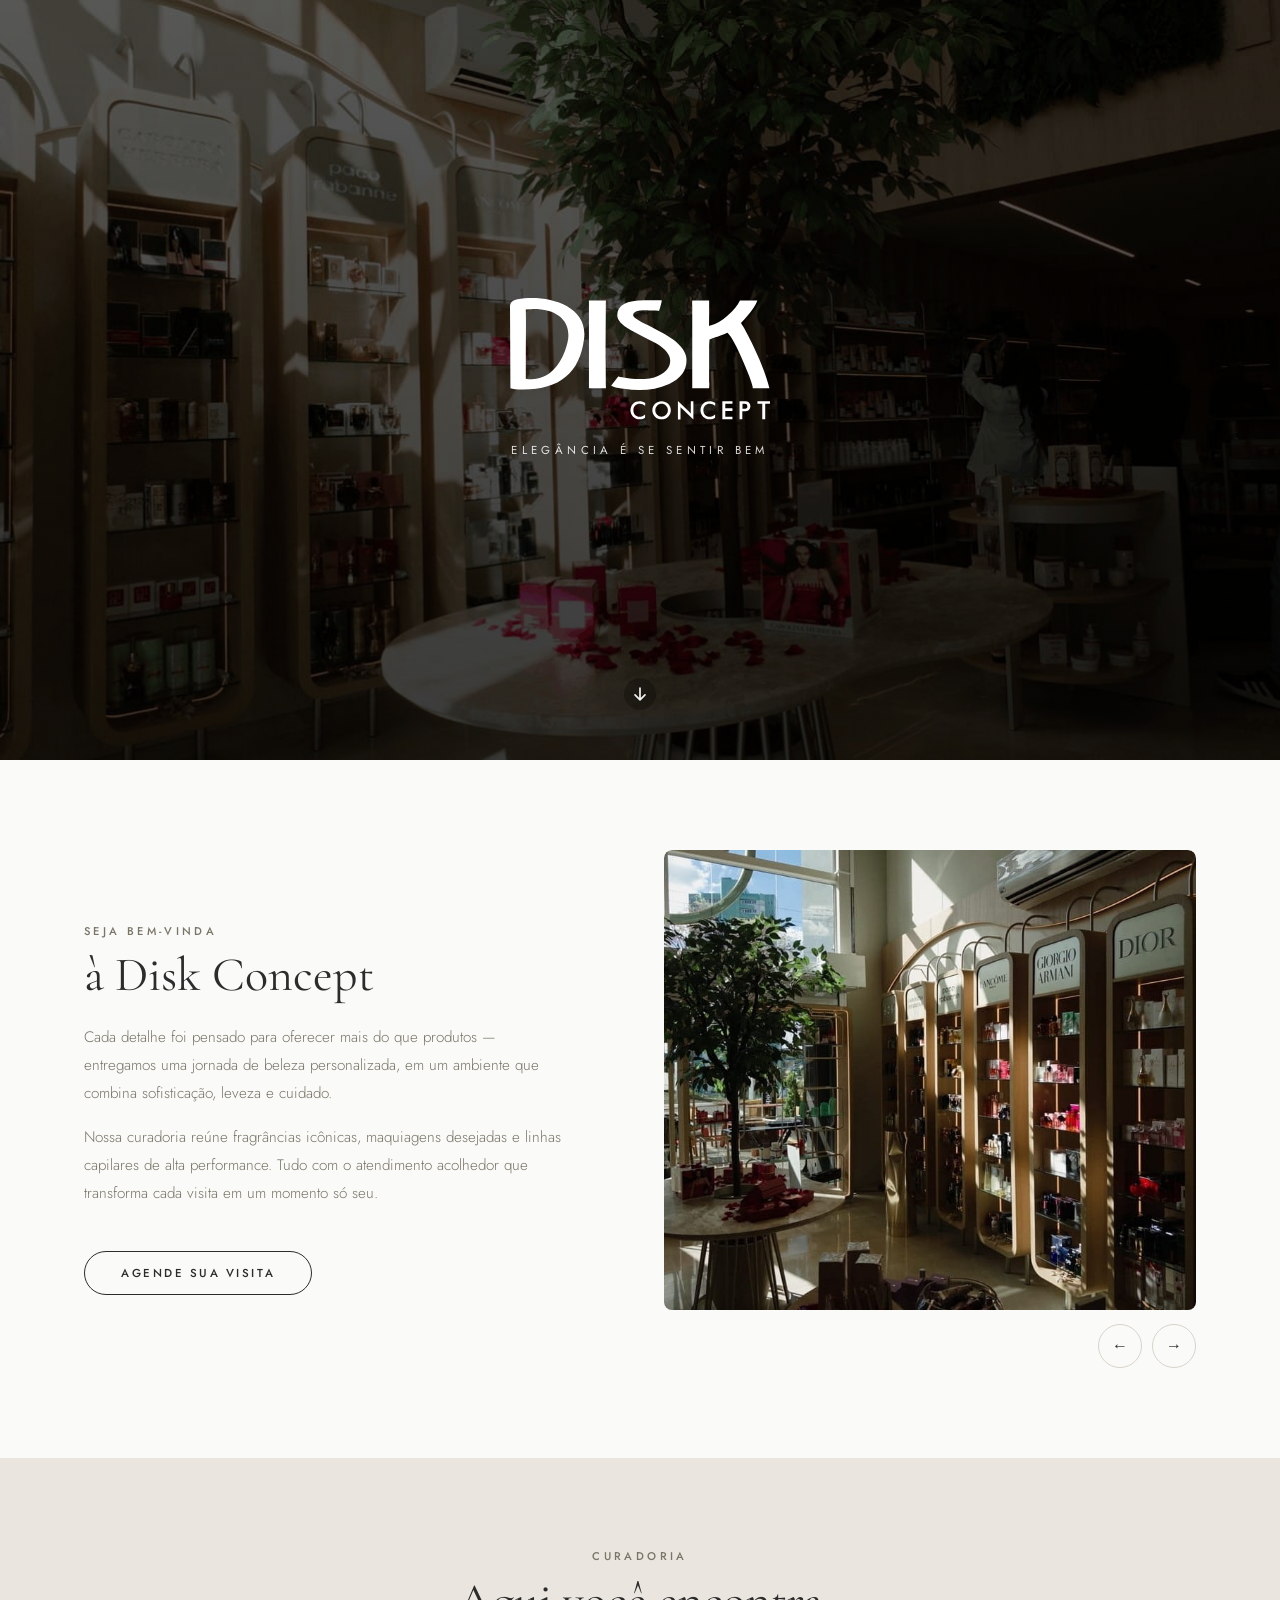
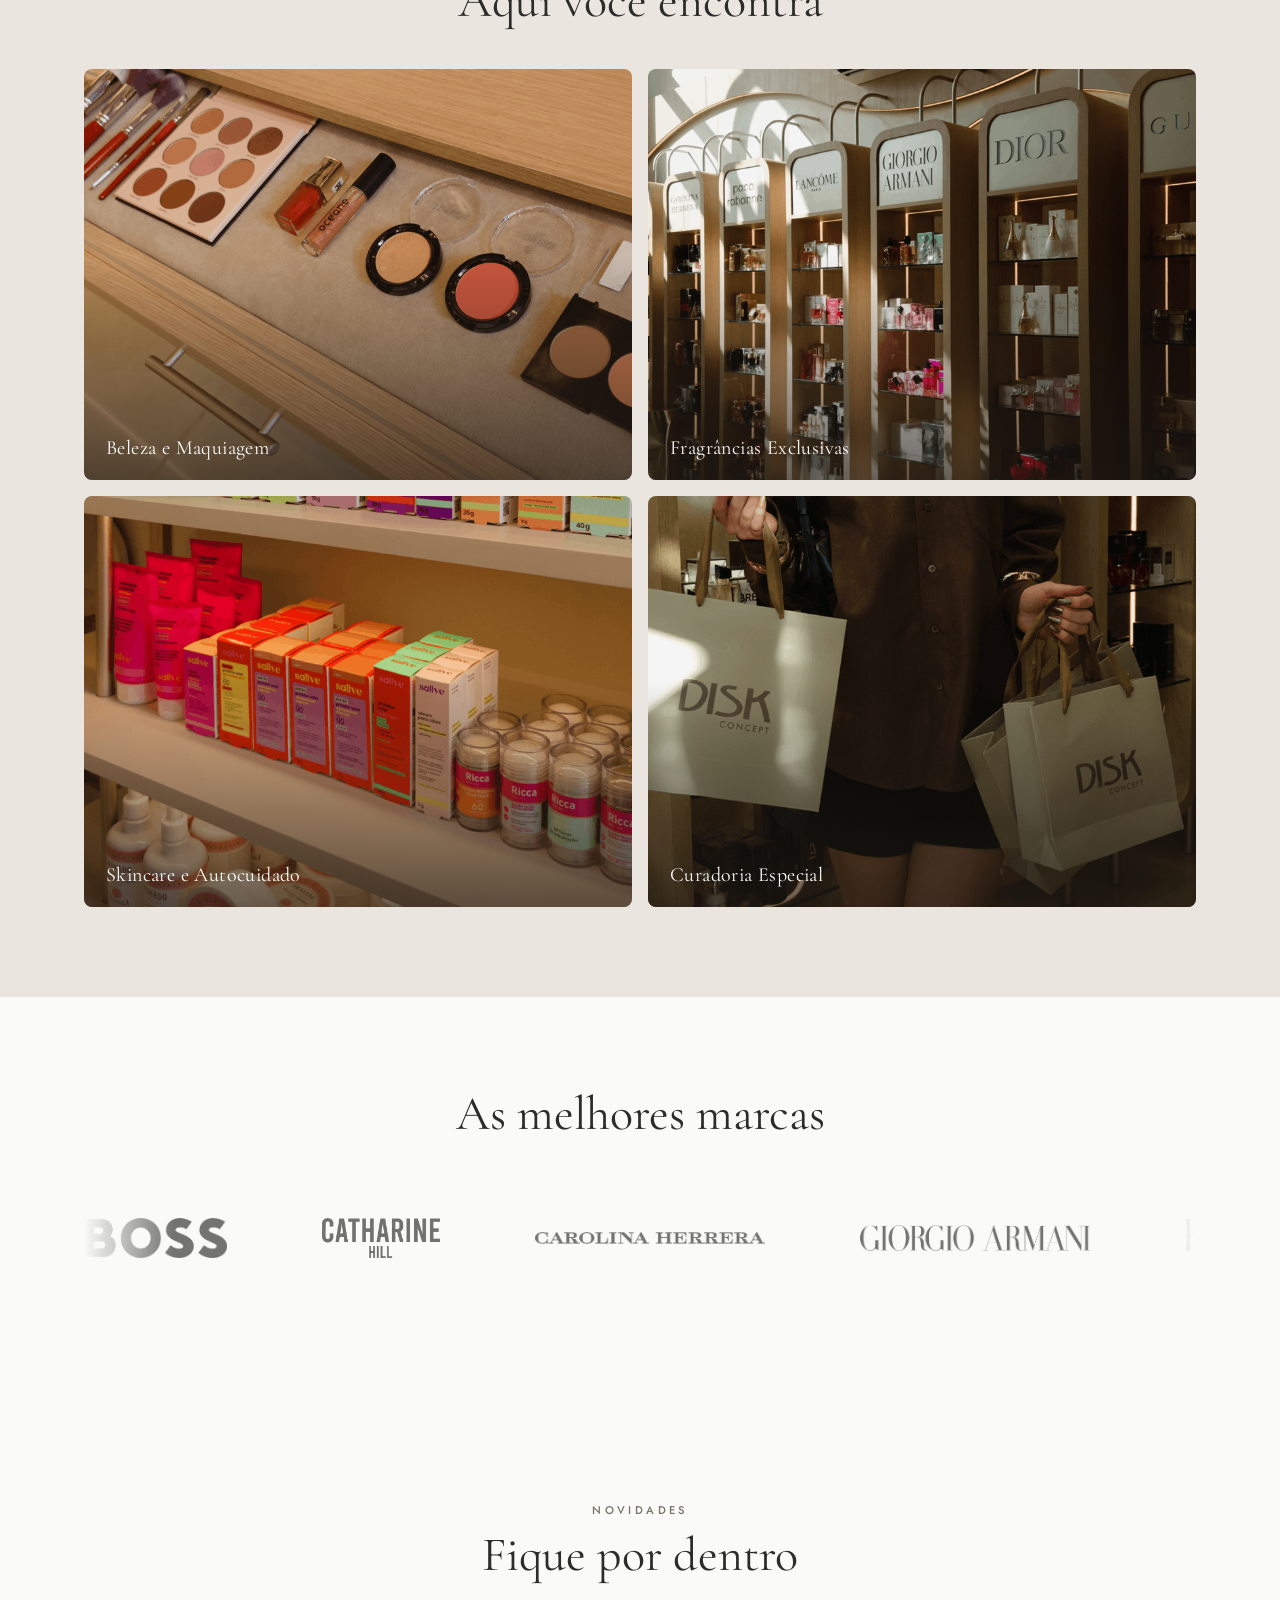
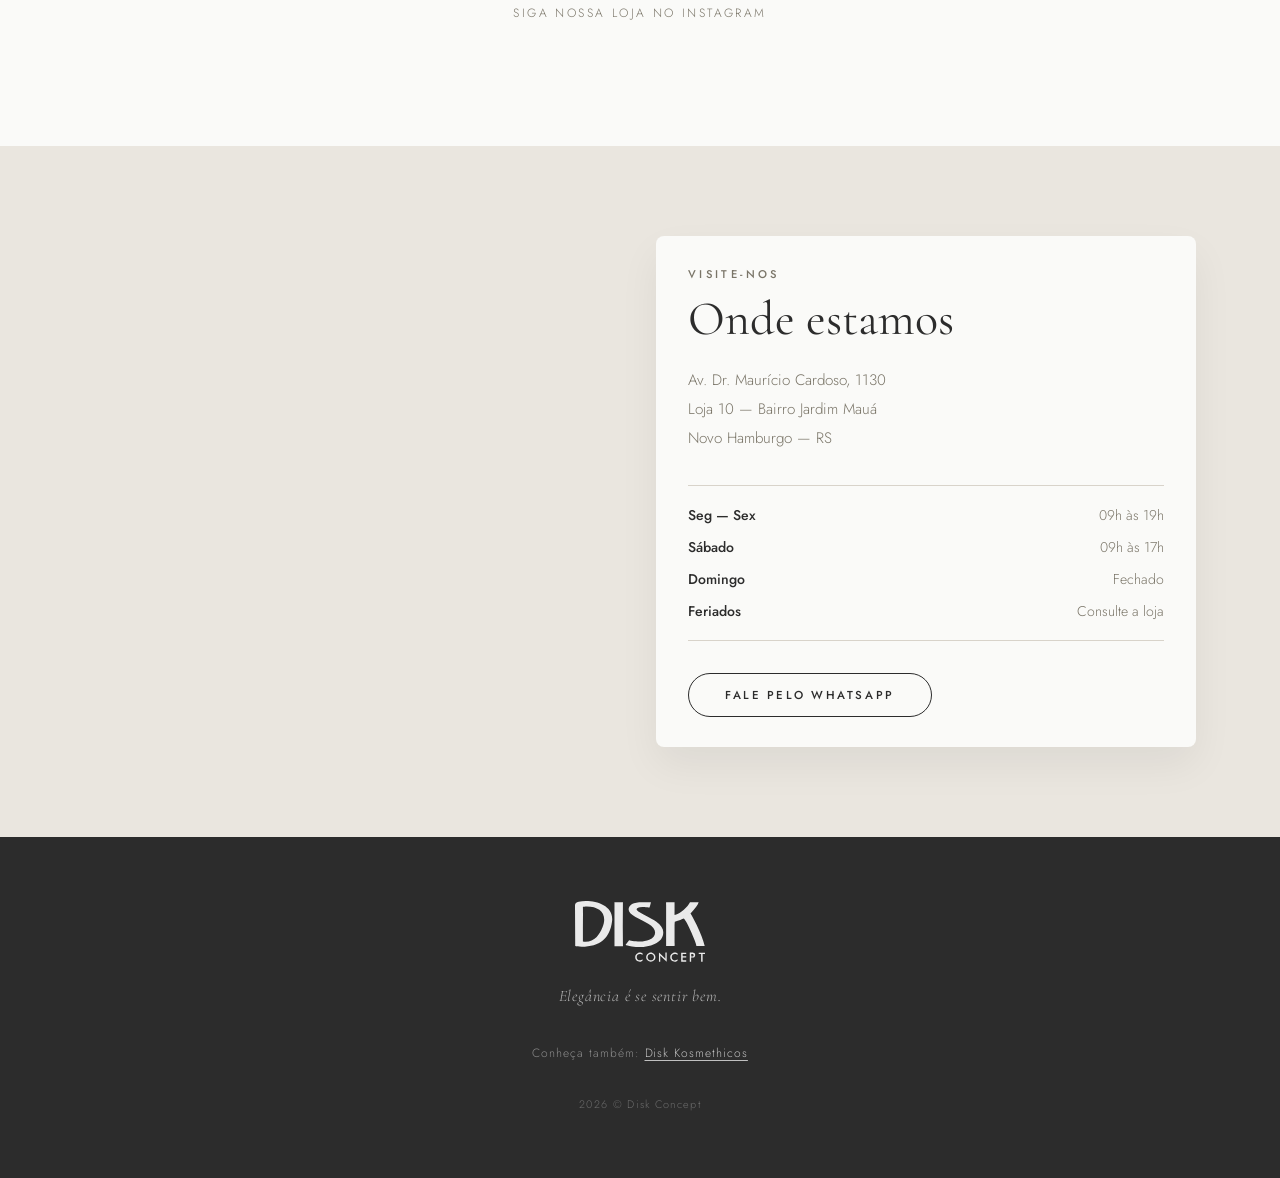
==== commit ed64eeb3: "done!" ====
--- a/index.html
+++ b/index.html
@@ -147,18 +147,19 @@
     <section class="section section--sand">
       <div class="container location-grid">
         <div class="map-box reveal">
-          <iframe src="https://www.google.com/maps/embed?pb=!1m18!1m12!1m3!1d3466.3014754796072!2d-51.119625899999996!3d-29.682038!2m3!1f0!2f0!3f0!3m2!1i1024!2i768!4f13.1!3m3!1m2!1s0x95194328880a3165%3A0xe695100caacd9d69!2sDisk%20Concept!5e0!3m2!1spt-BR!2sbr!4v1777409080235!5m2!1spt-BR!2sbr" width="600" height="450" style="border:0;" allowfullscreen="" referrerpolicy="no-referrer-when-downgrade"></iframe>
+          <iframe src="https://www.google.com/maps/embed?pb=!1m18!1m12!1m3!1d3466.3014754796072!2d-51.119625899999996!3d-29.682038!2m3!1f0!2f0!3f0!3m2!1i1024!2i768!4f13.1!3m3!1m2!1s0x95194328880a3165%3A0xe695100caacd9d69!2sDisk%20Concept!5e0!3m2!1spt-BR!2sbr!4v1777409080235!5m2!1spt-BR!2sbr" title="Mapa Disk Concept" loading="lazy" allowfullscreen referrerpolicy="no-referrer-when-downgrade"></iframe>
         </div>
         <div class="info-box reveal">
           <span class="eyebrow">Visite-nos</span>
           <h2>Onde estamos</h2>
           <address>
-            <p>Av. Dr. Maurício Cardoso, 1130<br>Loja 10 — Jardim Mauá<br>Novo Hamburgo — RS</p>
+            <p>Av. Dr. Maurício Cardoso, 1130<br>Loja 10 — Bairro Jardim Mauá<br>Novo Hamburgo — RS</p>
           </address>
           <div class="hours">
             <p><span>Seg — Sex</span> 09h às 19h</p>
             <p><span>Sábado</span> 09h às 17h</p>
             <p><span>Domingo</span> Fechado</p>
+            <p><span>Feriados</span> Consulte a loja</p>
           </div>
           <a href="https://wa.me/5551996586170" target="_blank" class="btn-outline">
             Fale pelo WhatsApp
--- a/style.css
+++ b/style.css
@@ -165,6 +165,7 @@
   stroke-width: 2;
   stroke-linecap: round;
   stroke-linejoin: round;
+  pointer-events: none;
 }
 
 @keyframes scrollPulse {
@@ -408,24 +409,46 @@
    ============================================================ */
 .location-grid {
   display: grid;
-  gap: 60px;
-  align-items: center;
+  gap: 32px;
+  align-items: stretch;
+  grid-auto-rows: minmax(min-content, auto);
 }
 
 @media (min-width: 900px) {
   .location-grid { grid-template-columns: 1fr 1fr; }
+}
+
+.map-box,
+.info-box {
+  min-width: 0;
+}
+
+.info-box {
+  background: var(--white);
+  padding: 30px 32px;
+  border-radius: var(--radius);
+  box-shadow: 0 18px 40px rgba(0, 0, 0, 0.06);
+  display: flex;
+  flex-direction: column;
+  justify-content: center;
+}
+
+.info-box .btn-outline {
+  align-self: flex-start;
 }
 
 .map-box {
   border-radius: var(--radius);
   overflow: hidden;
   aspect-ratio: 5 / 4;
-  min-height: 480px;
+  min-height: 420px;
+  max-width: 100%;
 }
 
 .map-box iframe {
   width: 100%;
   height: 100%;
+  min-height: 320px;
   border: none;
   display: block;
 }
@@ -454,7 +477,7 @@
   font-size: 0.88rem;
   margin-bottom: 6px;
   color: var(--mid);
-  max-width: 300px;
+  max-width: 600px;
 }
 
 .hours p:last-child { margin-bottom: 0; }
@@ -462,7 +485,7 @@
 .hours p span {
   font-weight: 500;
   color: var(--dark);
-  min-width: 110px;
+  min-width: 85px;
 }
 
 /* ============================================================
@@ -492,14 +515,12 @@
   font-style: italic;
   color: rgba(255,255,255,0.65);
   letter-spacing: 0.05em;
-  margin: 0;
 }
 
 .footer-link {
   font-size: 0.75rem;
   letter-spacing: 0.08em;
   color: rgba(255,255,255,0.45);
-  margin: 0;
 }
 
 .footer-link a {
@@ -515,7 +536,6 @@
   font-size: 0.68rem;
   letter-spacing: 0.12em;
   color: rgba(255,255,255,0.3);
-  margin: 0;
 }
 
 /* ============================================================
